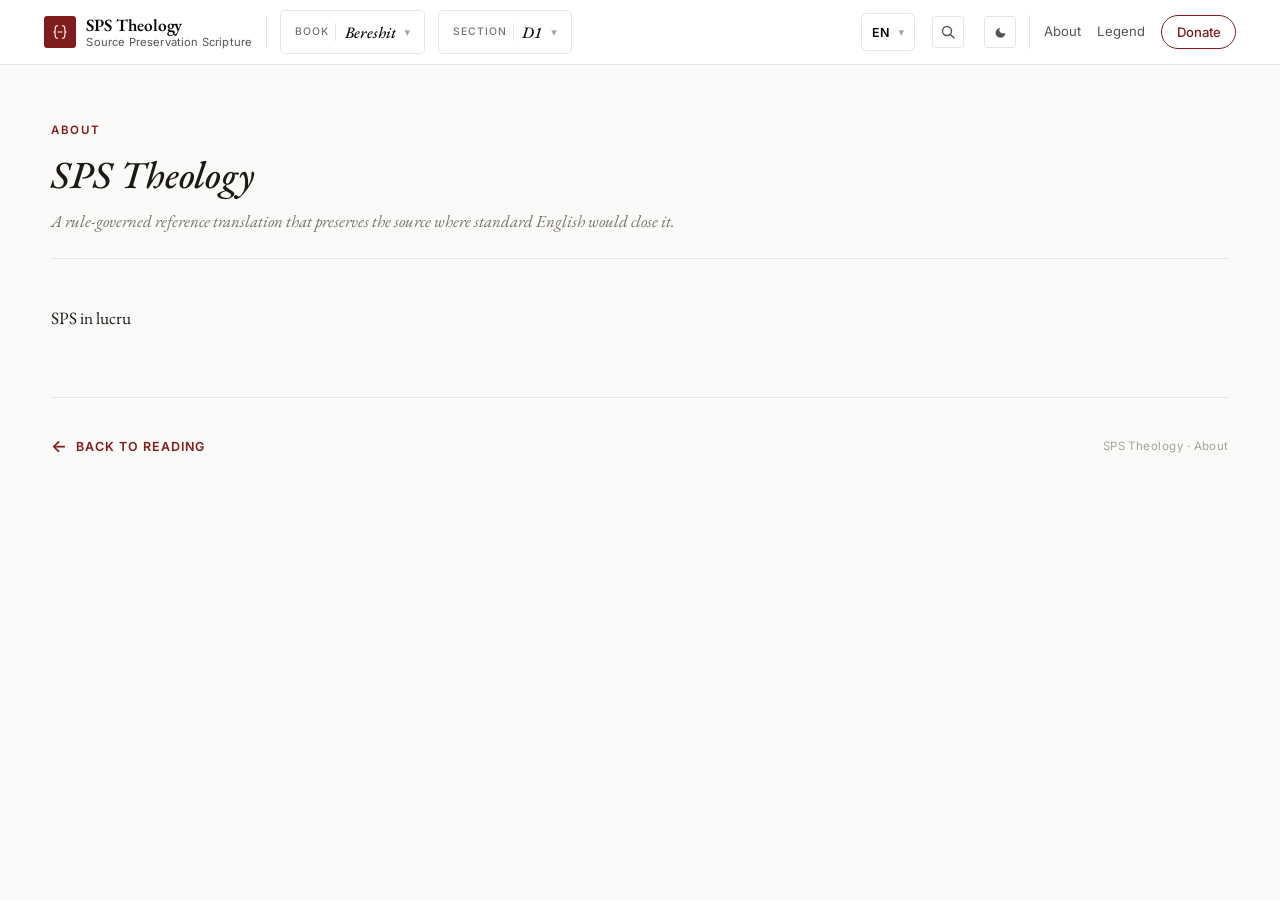
==== about.ro.html @ 7b1f1b70 "Add files via upload" ====
<!DOCTYPE html>
<html lang="ro">

<head>
  <meta charset="UTF-8">
  <meta name="viewport" content="width=device-width, initial-scale=1.0">
  <title>About · SPS Theology · RO</title>
  <meta name="description"
    content="About SPS Theology — Source-Preserving Scripture. Methodology, axioms, and how to read the apparatus.">

  <link rel="icon" type="image/svg+xml" href="favicon.svg">

  <link rel="preconnect" href="https://fonts.googleapis.com">
  <link rel="preconnect" href="https://fonts.gstatic.com" crossorigin>
  <link
    href="https://fonts.googleapis.com/css2?family=EB+Garamond:ital,wght@0,400;0,500;0,600;0,700;1,400;1,500&family=Inter:wght@400;500;600&family=JetBrains+Mono:wght@400;500&display=swap"
    rel="stylesheet">

  <link rel="stylesheet" href="css/styles.css">

  <!-- Theme bootstrap — applied before <body> renders to prevent flash -->
  <script>(function(){try{var t=localStorage.getItem('sps:theme');if(t!=='light'&&t!=='dark'&&t!=='warm'){t='light';}document.documentElement.setAttribute('data-theme',t);}catch(e){}})();</script>

</head>

<body data-page-type="about">

  <!-- ========== TOP NAVIGATION (shared with reading view) ========== -->

  <nav class="topnav" id="topnav">
    <div class="topnav-inner">

      <!-- Brand -->
      <a class="nav-brand" href="#" onclick="event.preventDefault();">
        <span class="nav-brand-logo" aria-hidden="true">
          <svg viewBox="0 0 32 32" xmlns="http://www.w3.org/2000/svg" focusable="false">
            <!-- Left brace -->
            <path d="M 12.5 7
                   C 9.8 7 9.0 8.2 9.0 10.5
                   L 9.0 14
                   C 9.0 15.4 8.4 16 7.0 16
                   C 8.4 16 9.0 16.6 9.0 18
                   L 9.0 21.5
                   C 9.0 23.8 9.8 25 12.5 25" fill="none" stroke="currentColor" stroke-width="1.6"
              stroke-linecap="round" stroke-linejoin="round" />
            <!-- Em-dash -->
            <line x1="13" y1="16" x2="19" y2="16" stroke="currentColor" stroke-width="1.4" stroke-linecap="round" />
            <!-- Right brace -->
            <path d="M 19.5 7
                   C 22.2 7 23.0 8.2 23.0 10.5
                   L 23.0 14
                   C 23.0 15.4 23.6 16 25.0 16
                   C 23.6 16 23.0 16.6 23.0 18
                   L 23.0 21.5
                   C 23.0 23.8 22.2 25 19.5 25" fill="none" stroke="currentColor" stroke-width="1.6"
              stroke-linecap="round" stroke-linejoin="round" />
          </svg>
        </span>
        <span class="nav-brand-text">
          <span class="nav-brand-name">SPS Theology</span>
          <span class="nav-brand-mark" data-i18n="brand_tagline">Source Preservation Scripture</span>
        </span>
      </a>

      <!-- Book selector -->
      <div class="selector-wrap" id="book-selector-wrap">
        <button class="selector-btn" id="book-selector-btn" type="button" aria-haspopup="listbox" aria-expanded="false">
          <span class="selector-btn-eyebrow" data-i18n="selector_book">Book</span>
          <span class="selector-btn-value" id="book-selector-value">—</span>
          <span class="selector-btn-arrow" aria-hidden="true">▾</span>
        </button>
        <div class="selector-dropdown" id="book-selector-dropdown" role="listbox">
          <div class="dropdown-header" data-i18n="dropdown_select_book">Select a book</div>
          <ul class="dropdown-list" id="book-list"></ul>
        </div>
      </div>

      <!-- Chapter (toledot) selector -->
      <div class="selector-wrap" id="chapter-selector-wrap">
        <button class="selector-btn" id="chapter-selector-btn" type="button" aria-haspopup="listbox"
          aria-expanded="false">
          <span class="selector-btn-eyebrow" data-i18n="selector_chapter">Section</span>
          <span class="selector-btn-value" id="chapter-selector-value">—</span>
          <span class="selector-btn-arrow" aria-hidden="true">▾</span>
        </button>
        <div class="selector-dropdown selector-dropdown-wide" id="chapter-selector-dropdown" role="listbox">
          <div class="dropdown-header" id="chapter-dropdown-header">—</div>
          <ul class="dropdown-list" id="chapter-list"></ul>
        </div>
      </div>

      <!-- Spacer -->
      <div class="nav-spacer"></div>

      <!-- Language selector -->
      <div class="selector-wrap selector-compact" id="lang-selector-wrap">
        <button class="selector-btn selector-btn-mini" id="lang-selector-btn" type="button" aria-haspopup="listbox"
          aria-expanded="false">
          <span class="selector-btn-value" id="lang-selector-value">EN</span>
          <span class="selector-btn-arrow" aria-hidden="true">▾</span>
        </button>
        <div class="selector-dropdown selector-dropdown-mini" id="lang-selector-dropdown" role="listbox">
          <ul class="dropdown-list" id="lang-list"></ul>
        </div>
      </div>

      <!-- Add this inside .topnav-inner, between the language selector and the theme toggle -->
      <button id="search-toggle" class="search-toggle" type="button" aria-label="Search">
        <svg viewBox="0 0 16 16" xmlns="http://www.w3.org/2000/svg" aria-hidden="true" focusable="false">
          <circle cx="7" cy="7" r="4.5" fill="none" stroke="currentColor" stroke-width="1.4" />
          <line x1="10.5" y1="10.5" x2="14" y2="14" stroke="currentColor" stroke-width="1.4" stroke-linecap="round" />
        </svg>
      </button>

      <!-- Quick links -->
      <button id="theme-toggle" class="theme-toggle" type="button" aria-label="Toggle theme">
        <!-- Light icon (shown in dark mode — clicking goes to warm) -->
        <svg class="icon-light" viewBox="0 0 16 16" xmlns="http://www.w3.org/2000/svg" aria-hidden="true"
          focusable="false">
          <circle cx="8" cy="8" r="3" fill="currentColor" />
          <g stroke="currentColor" stroke-width="1.4" stroke-linecap="round">
            <line x1="8" y1="1.5" x2="8" y2="3" />
            <line x1="8" y1="13" x2="8" y2="14.5" />
            <line x1="1.5" y1="8" x2="3" y2="8" />
            <line x1="13" y1="8" x2="14.5" y2="8" />
            <line x1="3.4" y1="3.4" x2="4.4" y2="4.4" />
            <line x1="11.6" y1="11.6" x2="12.6" y2="12.6" />
            <line x1="3.4" y1="12.6" x2="4.4" y2="11.6" />
            <line x1="11.6" y1="4.4" x2="12.6" y2="3.4" />
          </g>
        </svg>
        <!-- Dark icon (shown in light mode — clicking goes to dark) -->
        <svg class="icon-dark" viewBox="0 0 16 16" xmlns="http://www.w3.org/2000/svg" aria-hidden="true"
          focusable="false">
          <path
            d="M 12.5 9 C 12.0 9.4 11.4 9.6 10.7 9.6 C 8.7 9.6 7.1 8.0 7.1 6.0 C 7.1 5.3 7.3 4.7 7.7 4.2 C 5.5 4.6 3.8 6.5 3.8 8.8 C 3.8 11.4 5.9 13.5 8.5 13.5 C 10.5 13.5 12.2 12.2 12.8 10.4 C 12.7 9.9 12.6 9.4 12.5 9 Z"
            fill="currentColor" stroke="currentColor" stroke-width="0.5" stroke-linejoin="round" />
        </svg>
        <!-- Warm icon (shown in dark mode — clicking goes to light) -->
        <svg class="icon-warm" viewBox="0 0 16 16" xmlns="http://www.w3.org/2000/svg" aria-hidden="true"
          focusable="false">
          <circle cx="8" cy="8" r="5" fill="currentColor" opacity="0.5" />
          <circle cx="8" cy="8" r="3" fill="currentColor" />
        </svg>
      </button>
      <div class="nav-links">
        <a class="nav-link" href="about.html" data-i18n="nav_about">About</a>
        <a class="nav-link" href="legend.html" data-i18n="nav_legend">Legend</a>
        <a class="nav-link-support" href="https://ko-fi.com/spstheology" target="_blank" rel="noopener" title="Support this project">Donate</a>
      </div>
    </div>
  </nav>

  <!-- ========== MAIN CONTENT ========== -->
  <main class="main" id="main" role="main">

    <header class="page-header">
      <div class="page-eyebrow">
        <span data-i18n="page_about_eyebrow">About</span>
      </div>
      <!-- //// ==== Ro ==== //// -->
      <h1 class="page-title">SPS Theology</h1>
      <!-- //// ==== Ro ==== //// -->
      <p class="page-sub">A rule-governed reference translation that preserves the source where standard English would
        close it.</p>
    </header>

    <article class="page-body">

      <!-- //// ==== Ro ==== //// -->
      <p>SPS in lucru</p>

    </article>

    <footer class="page-footer">
      <a class="page-back-link" href="index.html">
        <span class="page-back-link-arrow">←</span>
        <span data-i18n="back_to_reading">Back to reading</span>
      </a>
      <span class="page-footer-meta">SPS Theology · About</span>
    </footer>

  </main>

<!-- Search overlay -->
<div class="search-overlay" id="search-overlay">
  <div class="search-modal">
    <div class="search-input-wrap">
      <svg class="search-input-icon" viewBox="0 0 16 16" aria-hidden="true">
        <circle cx="7" cy="7" r="4.5" fill="none" stroke="currentColor" stroke-width="1.4"/>
        <line x1="10.5" y1="10.5" x2="14" y2="14" stroke="currentColor" stroke-width="1.4" stroke-linecap="round"/>
      </svg>
      <input type="text" id="search-input" class="search-input" placeholder="Search terms, passages, commentaries…" autocomplete="off">
      <button class="search-close" id="search-close" type="button" aria-label="Close search">×</button>
    </div>
    <div class="search-results" id="search-results"></div>
    <div class="search-empty" id="search-empty">Type to search across all books.</div>
  </div>
</div>

  <!-- ========== JS modules ========== -->
  <script src="js/app.js"></script>
  <script src="js/i18n.js"></script>
  <script src="js/books.js"></script>
  <script src="js/books/bereshit.js"></script>
  <script src="js/books/ioanes.js"></script>
  <script src="js/ui.js"></script>
  <script src="js/search.js"></script>
  <script src="js/page.js"></script>
</body>

</html>
---- css/styles.css ----
/* ============================================================
   SPS Theology — stylesheet
   Professional palette with dark-red (wine) accents.
   ============================================================ */

:root {
  /* Surfaces */
  --bg: #fafaf9;
  --surface: #ffffff;
  --surface-2: #f5f5f4;
  --surface-3: #ebe9e6;
  --surface-soft: var(--surface-2);
  /* alias used by some components */
  --surface-hover: var(--accent-wash);
  /* hover tint = subtle wine */

  /* Ink */
  --ink: #1c1917;
  --ink-strong: #0c0a09;
  --ink-muted: #57534e;
  --ink-soft: #78716c;
  --ink-faint: #a8a29e;

  /* Rules */
  --rule: #e7e5e4;
  --rule-soft: #f0eeec;
  --rule-strong: #d6d3d1;

  /* Accent — dark red / wine (the signature) */
  --accent: #7f1d1d;
  /* deep wine */
  --accent-bright: #991b1b;
  /* hover */
  --accent-deep: #5e1414;
  /* pressed */
  --accent-soft: #b91c1c;
  /* lighter siblings */
  --accent-wash: #fef2f2;
  /* tint background */
  --accent-wash-2: #fee2e2;
  /* slightly stronger tint */
  --accent-rule: #fecaca;
  /* tinted rule */

  /* Mode washes (kept understated) */
  --mode2-wash: #f5f4f1;
  --mode3-wash: #fef2f2;

  /* Status colours for the decision-procedure table */
  --status-pass: #166534;
  /* deep green */
  --status-partial: #92400e;
  /* amber */
  --status-fail: var(--accent);

  /* Shadows */
  --shadow-sm: 0 1px 2px rgba(28, 25, 23, 0.05);
  --shadow-md: 0 4px 12px rgba(28, 25, 23, 0.08);
  --shadow-lg: 0 12px 36px rgba(28, 25, 23, 0.14);
  --shadow-panel: 0 10px 60px rgba(28, 25, 23, 0.18);

  /* Type */
  --font-body: 'EB Garamond', Georgia, 'Times New Roman', serif;
  --font-ui: 'Inter', -apple-system, BlinkMacSystemFont, system-ui, sans-serif;
  --font-mono: 'JetBrains Mono', 'IBM Plex Mono', 'Courier New', monospace;
  --font-heb: 'SBL Hebrew', 'Ezra SIL', 'Times New Roman', serif;
  --font-grk: 'SBL Greek', 'Times New Roman', serif;

  /* Layout */
  --read-max: 1400px;
  /* hard cap; below this, column is 90vw */
  --nav-h: 64px;
  --radius-sm: 3px;
  --radius: 5px;
  --radius-lg: 8px;
}

/* ============================================================
   DARK THEME
   True dark — neutral charcoal base, no brown/sepia warmth.
   ============================================================ */
:root[data-theme="dark"] {
  /* Surfaces — neutral near-black to charcoal */
  --bg: #0f0f0f;
  /* page — true near-black */
  --surface: #1a1a1a;
  /* panels, cards */
  --surface-2: #242424;
  /* hover / nested */
  --surface-3: #2e2e2e;
  /* active rows */
  --surface-soft: var(--surface-2);
  --surface-hover: #2a1a1a;
  /* keeps wine tint on hover only */

  /* Ink — cool off-white, slightly blue-tinted for neutrality */
  --ink: #e0e0e0;
  /* body text */
  --ink-strong: #f5f5f5;
  /* headings */
  --ink-muted: #a0a0a0;
  /* secondary text */
  --ink-soft: #808080;
  /* tertiary */
  --ink-faint: #606060;
  /* captions */

  /* Rules — neutral grays */
  --rule: #2a2a2a;
  --rule-soft: #1f1f1f;
  --rule-strong: #383838;

  /* Wine accent — kept but slightly cooled */
  --accent: #c75858;
  --accent-bright: #d97070;
  --accent-deep: #a04545;
  --accent-soft: #e07878;
  --accent-wash: #261818;
  /* darkened tint */
  --accent-wash-2: #301e1e;
  --accent-rule: #4a2e2e;

  /* Mode washes */
  --mode2-wash: #1e1e1e;
  --mode3-wash: #261818;

  /* Status — keep for readability */
  --status-pass: #4ade80;
  --status-partial: #fbbf24;
  --status-fail: var(--accent);

  /* Shadows */
  --shadow-sm: 0 1px 2px rgba(0, 0, 0, 0.4);
  --shadow-md: 0 4px 14px rgba(0, 0, 0, 0.5);
  --shadow-lg: 0 12px 36px rgba(0, 0, 0, 0.6);
  --shadow-panel: 0 10px 60px rgba(0, 0, 0, 0.7);
}

/* ============================================================
   WARM DARK THEME
   The original brownish dark — warmer, sepia-adjacent.
   Activated by data-theme="warm" on <html>.
   ============================================================ */
:root[data-theme="warm"] {
  /* Surfaces — warm brown-blacks */
  --bg: #1a1816;
  --surface: #252220;
  --surface-2: #2c2825;
  --surface-3: #383330;
  --surface-soft: var(--surface-2);
  --surface-hover: var(--accent-wash);

  /* Ink — warm off-white, paper-by-candlelight */
  --ink: #e8e2d6;
  --ink-strong: #f7f3ea;
  --ink-muted: #b8b0a0;
  --ink-soft: #908778;
  --ink-faint: #6a6358;

  /* Rules */
  --rule: #3a3531;
  --rule-soft: #2e2a26;
  --rule-strong: #4a443e;

  /* Wine accent */
  --accent: #c75858;
  --accent-bright: #d97070;
  --accent-deep: #a04545;
  --accent-soft: #e07878;
  --accent-wash: #2e1f1f;
  --accent-wash-2: #3a2424;
  --accent-rule: #5a2e2e;

  /* Mode washes */
  --mode2-wash: #2a2724;
  --mode3-wash: #2e1f1f;

  /* Status colors */
  --status-pass: #4ade80;
  --status-partial: #fbbf24;
  --status-fail: var(--accent);

  /* Shadows */
  --shadow-sm: 0 1px 2px rgba(0, 0, 0, 0.3);
  --shadow-md: 0 4px 14px rgba(0, 0, 0, 0.35);
  --shadow-lg: 0 12px 36px rgba(0, 0, 0, 0.45);
  --shadow-panel: 0 10px 60px rgba(0, 0, 0, 0.55);
}

/* Warm dark component refinements */
:root[data-theme="warm"] .m3 {
  text-decoration-color: var(--accent-soft);
}

:root[data-theme="warm"] .m2-apparatus .heb,
:root[data-theme="warm"] .m2-apparatus .grk {
  color: var(--ink-soft);
}

:root[data-theme="warm"] ::selection {
  background: rgba(199, 88, 88, 0.32);
  color: var(--ink-strong);
}

:root[data-theme="warm"] .step-result.pass {
  background: rgba(74, 222, 128, 0.12);
}

:root[data-theme="warm"] .step-result.partial {
  background: rgba(251, 191, 36, 0.14);
}

:root[data-theme="warm"] .step-result.fail {
  background: rgba(199, 88, 88, 0.18);
}

:root[data-theme="warm"] .nav-brand-logo {
  box-shadow: inset 0 0 0 1px rgba(255, 255, 255, 0.08);
}

:root[data-theme="warm"] .page-body .verse-cite {
  background: var(--surface);
  border-left-color: var(--accent-soft);
}

:root[data-theme="warm"] .page-body code {
  background: var(--surface-2);
  border-color: var(--rule);
  color: var(--ink-strong);
}

:root[data-theme="warm"] .dropdown-item.active {
  background: var(--accent-wash);
}

:root[data-theme="warm"] .topnav {
  background: rgba(26, 24, 22, 0.85);
  border-bottom-color: var(--rule);
}

/* ---------- Targeted dark-mode component refinements ---------- */

/* Mode 3 accent underline — slightly brighter so the dotted rule
   reads against dark surface without becoming distracting */
:root[data-theme="dark"] .m3 {
  text-decoration-color: var(--accent-soft);
}

/* Mode 2 inline source-script — keep subordinate to body but readable */
:root[data-theme="dark"] .m2-apparatus .heb,
:root[data-theme="dark"] .m2-apparatus .grk {
  color: var(--ink-soft);
}

/* Selection — wine-tinted highlight in dark mode */
:root[data-theme="dark"] ::selection {
  background: rgba(199, 88, 88, 0.32);
  color: var(--ink-strong);
}

/* Decision-procedure badges — translucent fills layer better on dark */
:root[data-theme="dark"] .step-result.pass {
  background: rgba(74, 222, 128, 0.12);
}

:root[data-theme="dark"] .step-result.partial {
  background: rgba(251, 191, 36, 0.14);
}

:root[data-theme="dark"] .step-result.fail {
  background: rgba(199, 88, 88, 0.18);
}

/* The {-} brand mark — add a subtle inner border in dark mode so the wine
   square has a defined edge against the dark navigation background */
:root[data-theme="dark"] .nav-brand-logo {
  box-shadow: inset 0 0 0 1px rgba(255, 255, 255, 0.08);
}

/* Verse-cite block — invert the soft-panel feel: slightly elevated dark
   surface with the same wine left-border */
:root[data-theme="dark"] .page-body .verse-cite {
  background: var(--surface);
  border-left-color: var(--accent-soft);
}

/* Inline code — dark-mode pill */
:root[data-theme="dark"] .page-body code {
  background: var(--surface-2);
  border-color: var(--rule);
  color: var(--ink-strong);
}

/* Active section row in chapter dropdown — wine wash needs adjustment */
:root[data-theme="dark"] .dropdown-item.active {
  background: var(--accent-wash);
}

/* Top nav background — light mode uses semi-transparent white;
   dark mode needs semi-transparent dark to maintain the blur-frosted feel
   without washing out the entire nav row */
/* Top nav background — match the new bg color */
:root[data-theme="dark"] .topnav {
  background: rgba(15, 15, 15, 0.88);
  border-bottom-color: var(--rule);
}


/* ---------- reset ---------- */
* {
  box-sizing: border-box;
  margin: 0;
  padding: 0;
}

html {
  scroll-behavior: smooth;
}

body {
  background: var(--bg);
  color: var(--ink);
  font-family: var(--font-body);
  font-size: 18px;
  line-height: 1.7;
  min-height: 100vh;
  -webkit-font-smoothing: antialiased;
  -moz-osx-font-smoothing: grayscale;
  text-rendering: optimizeLegibility;
}

button {
  font: inherit;
  color: inherit;
  background: none;
  border: none;
  cursor: pointer;
}

a {
  color: var(--accent);
  text-decoration: none;
}

a:hover {
  color: var(--accent-bright);
}


/* =====================================================
   TOP NAVIGATION
   ===================================================== */
.topnav {
  position: sticky;
  top: 0;
  z-index: 30;
  background: rgba(255, 255, 255, 0.92);
  backdrop-filter: saturate(180%) blur(10px);
  -webkit-backdrop-filter: saturate(180%) blur(10px);
  border-bottom: 1px solid var(--rule);
}

.topnav-inner {
  max-width: 1240px;
  margin: 0 auto;
  padding: 0.65rem 1.5rem;
  display: flex;
  align-items: center;
  gap: 0.85rem;
  font-family: var(--font-ui);
  min-height: var(--nav-h);
}

/* Brand */
.nav-brand {
  display: flex;
  align-items: center;
  gap: 0.65rem;
  padding-right: 0.85rem;
  border-right: 1px solid var(--rule);
  text-decoration: none;
}

.nav-brand-logo {
  display: inline-flex;
  align-items: center;
  justify-content: center;
  width: 32px;
  height: 32px;
  background: var(--accent);
  color: var(--surface);
  border-radius: var(--radius-sm);
  flex-shrink: 0;
}

.nav-brand-logo svg {
  width: 22px;
  height: 22px;
  display: block;
}

.nav-brand-text {
  display: flex;
  flex-direction: column;
  line-height: 1.1;
}

.nav-brand-name {
  font-family: var(--font-body);
  font-weight: 600;
  font-size: 1.08rem;
  color: var(--ink-strong);
  letter-spacing: -0.005em;
}

.nav-brand-mark {
  font-size: 0.7rem;
  color: var(--ink-muted);
  letter-spacing: 0.015em;
  margin-top: 1px;
}

/* Spacer that pushes lang+links to the right */
.nav-spacer {
  flex: 1;
}

/* Selector buttons */
.selector-wrap {
  position: relative;
}

.selector-btn {
  display: inline-flex;
  align-items: center;
  gap: 0.55rem;
  padding: 0.45rem 0.85rem;
  border: 1px solid var(--rule);
  border-radius: var(--radius);
  background: var(--surface);
  color: var(--ink);
  font-family: var(--font-ui);
  font-size: 0.88rem;
  transition: all 0.15s;
  min-height: 38px;
}

.selector-btn:hover {
  border-color: var(--accent-rule);
  background: var(--accent-wash);
}

.selector-btn.open {
  border-color: var(--accent);
  background: var(--accent-wash);
  box-shadow: 0 0 0 3px rgba(127, 29, 29, 0.08);
}

.selector-btn-eyebrow {
  font-family: var(--font-ui);
  font-size: 0.65rem;
  text-transform: uppercase;
  letter-spacing: 0.1em;
  color: var(--ink-soft);
  font-weight: 500;
  padding-right: 0.35rem;
  border-right: 1px solid var(--rule);
}

.selector-btn.open .selector-btn-eyebrow {
  color: var(--accent);
  border-right-color: var(--accent-rule);
}

.selector-btn-value {
  font-family: var(--font-body);
  font-size: 1rem;
  font-weight: 500;
  color: var(--ink-strong);
  font-style: italic;
  white-space: nowrap;
  max-width: 10rem;
  overflow: hidden;
  text-overflow: ellipsis;
}

.selector-btn-arrow {
  font-size: 0.7rem;
  color: var(--ink-faint);
  transition: transform 0.2s;
}

.selector-btn.open .selector-btn-arrow {
  transform: rotate(180deg);
  color: var(--accent);
}

/* Compact mini button (lang) */
.selector-btn-mini {
  padding: 0.4rem 0.6rem;
  min-width: 0;
}

.selector-btn-mini .selector-btn-value {
  font-family: var(--font-ui);
  font-size: 0.78rem;
  font-style: normal;
  font-weight: 600;
  letter-spacing: 0.05em;
}

/* Dropdown panels — defaults are mobile-safe; larger on bigger screens */
.selector-dropdown {
  position: absolute;
  top: calc(100% + 0.4rem);
  left: 0;
  /* Mobile-safe defaults — fits even on a ~360px screen */
  min-width: 16rem;
  max-width: calc(100vw - 1.5rem);
  background: var(--surface);
  border: 1px solid var(--rule);
  border-radius: var(--radius);
  box-shadow: var(--shadow-lg);
  opacity: 0;
  transform: translateY(-4px);
  pointer-events: none;
  transition: opacity 0.18s, transform 0.18s;
  max-height: 75vh;
  overflow-y: auto;
  z-index: 40;
}

.selector-dropdown.open {
  opacity: 1;
  transform: translateY(0);
  pointer-events: auto;
}

/* Language is a tiny menu, anchored to the right edge */
.selector-dropdown-mini {
  right: 0;
  left: auto;
  min-width: 9rem;
}

/* On wider screens, allow the book and chapter dropdowns to grow */
@media (min-width: 720px) {
  #book-selector-dropdown {
    min-width: 24rem;
  }

  #chapter-selector-dropdown {
    min-width: 30rem;
  }
}

.dropdown-header {
  padding: 0.85rem 1rem 0.55rem;
  border-bottom: 1px solid var(--rule-soft);
  font-family: var(--font-ui);
  font-size: 0.65rem;
  text-transform: uppercase;
  letter-spacing: 0.12em;
  color: var(--ink-muted);
  font-weight: 600;
}

.dropdown-list {
  list-style: none;
  padding: 0.35rem;
}

.dropdown-item {
  display: block;
  padding: 0.55rem 0.7rem;
  border-radius: var(--radius-sm);
  cursor: pointer;
  transition: background 0.12s;
  border-left: 2px solid transparent;
  width: 100%;
  text-align: left;
}

.dropdown-item:hover {
  background: var(--accent-wash);
}

.dropdown-item.active {
  background: var(--accent-wash);
  border-left-color: var(--accent);
}

.dropdown-item-row {
  display: flex;
  align-items: baseline;
  gap: 0.6rem;
  margin-bottom: 0.15rem;
}

.dropdown-item-tag {
  font-family: var(--font-ui);
  font-size: 0.68rem;
  font-weight: 600;
  letter-spacing: 0.1em;
  color: var(--accent);
  text-transform: uppercase;
  min-width: 2.2rem;
}

.dropdown-item-title {
  font-family: var(--font-body);
  font-size: 1rem;
  font-style: italic;
  font-weight: 500;
  color: var(--ink-strong);
  line-height: 1.25;
}

.dropdown-item-range {
  font-family: var(--font-mono);
  font-size: 0.7rem;
  color: var(--ink-faint);
  margin-left: auto;
}

.dropdown-item-sub {
  font-family: var(--font-ui);
  font-size: 0.72rem;
  color: var(--ink-muted);
  margin-left: 2.8rem;
  margin-top: 0.1rem;
}

/* Mini items (language) */
.dropdown-item-mini {
  display: flex;
  align-items: center;
  gap: 0.5rem;
  padding: 0.5rem 0.7rem;
  font-family: var(--font-ui);
  font-size: 0.85rem;
  color: var(--ink);
  font-weight: 500;
  border-radius: var(--radius-sm);
  cursor: pointer;
}

.dropdown-item-mini.active {
  background: var(--accent-wash);
  color: var(--accent);
}

.dropdown-item-mini:hover {
  background: var(--accent-wash);
}

.dropdown-item-mini-code {
  font-family: var(--font-mono);
  font-size: 0.7rem;
  background: var(--surface-2);
  color: var(--ink-muted);
  padding: 0.1rem 0.4rem;
  border-radius: 2px;
  letter-spacing: 0.05em;
}

.dropdown-item-mini.active .dropdown-item-mini-code {
  background: var(--accent);
  color: var(--surface);
}

/* Quick nav links */
.nav-links {
  display: flex;
  gap: 1rem;
  align-items: center;
  padding-left: 0.85rem;
  border-left: 1px solid var(--rule);
}

.nav-link {
  font-family: var(--font-ui);
  font-size: 0.82rem;
  letter-spacing: 0.01em;
  color: var(--ink-muted);
  border-bottom: 1px dotted transparent;
  padding-bottom: 1px;
  transition: color 0.15s;
  text-decoration: none;
  background: none;
  border-top: none;
  border-left: none;
  border-right: none;
  cursor: pointer;
}

.nav-link:hover {
  color: var(--accent);
  border-bottom-color: var(--accent-rule);
}

.nav-link-active {
  color: var(--accent);
  border-bottom-color: var(--accent);
  border-bottom-style: solid;
}

.nav-link-support {
  display: inline-flex;
  align-items: center;
  padding: 0.3rem 0.9rem;
  border: 1px solid var(--accent);
  border-radius: 30px;
  font-family: var(--font-ui);
  font-size: 0.82rem;
  font-weight: 500;
  color: var(--accent);
  background: transparent;
  text-decoration: none;
  transition: all 0.18s ease;
}

.nav-link-support:hover {
  background: var(--accent);
  color: var(--surface);
  border-color: var(--accent);
  transform: translateY(-1px);
}


/* =====================================================
   THEME TOGGLE — three-icon rotation button
   ===================================================== */
.theme-toggle {
  display: inline-flex;
  align-items: center;
  justify-content: center;
  width: 32px;
  height: 32px;
  margin-left: 0.4rem;
  padding: 0;
  background: transparent;
  border: 1px solid var(--rule);
  border-radius: var(--radius-sm);
  cursor: pointer;
  color: var(--ink-muted);
  transition: color 0.15s, border-color 0.15s, background 0.15s;
  flex-shrink: 0;
}

.theme-toggle:hover {
  color: var(--accent);
  border-color: var(--accent-rule);
  background: var(--accent-wash);
}

.theme-toggle svg {
  width: 16px;
  height: 16px;
  display: block;
}

/* Hide all icons by default, then show the correct one
   based on the current theme on <html> */
.theme-toggle .icon-light {
  display: none;
}

.theme-toggle .icon-dark {
  display: none;
}

.theme-toggle .icon-warm {
  display: none;
}

/* Light mode → show dark icon (moon — click to go dark) */
:root[data-theme="light"] .theme-toggle .icon-dark {
  display: block;
}

/* Dark mode → show warm icon (click to go warm) */
:root[data-theme="dark"] .theme-toggle .icon-warm {
  display: block;
}

/* Warm mode → show light icon (sun — click to go light) */
:root[data-theme="warm"] .theme-toggle .icon-light {
  display: block;
}


/* =====================================================
   MAIN — reading column
   The outer .main spans 90% of the viewport (capped).
   The inner .section-body is constrained for readability.
   ===================================================== */
.main {
  width: 90vw;
  max-width: var(--read-max);
  margin: 0 auto;
  padding: 3.5rem 1.75rem 5rem;
  animation: fadeIn 0.4s ease;
}

/* Section header — fills the column up to a comfortable line-length cap */
.section-header {
  max-width: 1180px;
  margin: 0 auto 2.75rem;
  padding-bottom: 1.4rem;
  border-bottom: 1px solid var(--rule);
}

.section-body {
  max-width: 1180px;
  margin: 0 auto;
}

@keyframes fadeIn {
  from {
    opacity: 0;
    transform: translateY(6px);
  }

  to {
    opacity: 1;
    transform: translateY(0);
  }
}

/* Section eyebrow */
.section-eyebrow {
  font-family: var(--font-ui);
  font-size: 0.7rem;
  letter-spacing: 0.14em;
  text-transform: uppercase;
  color: var(--accent);
  margin-bottom: 0.65rem;
  font-weight: 600;
}

.section-eyebrow-sep {
  color: var(--ink-faint);
  margin: 0 0.4rem;
}

.section-title {
  font-family: var(--font-body);
  font-size: 2.6rem;
  font-weight: 500;
  font-style: italic;
  line-height: 1.05;
  margin-bottom: 0.55rem;
  letter-spacing: -0.015em;
  color: var(--ink-strong);
}

.section-sub {
  font-family: var(--font-ui);
  font-size: 0.85rem;
  color: var(--ink-muted);
  font-style: normal;
}

/* Body paragraphs — dedicated number gutter keeps references clear and airy. */
.passage {
  display: grid;
  grid-template-columns: 2rem minmax(0, 1fr);
  column-gap: 1rem;
  align-items: start;
  font-size: 1.1rem;
  line-height: 1.78;
  margin-bottom: 1.35rem;
  text-align: justify;
  hyphens: auto;
  position: relative;
}

.passage-marker {
  position: static;
  display: block;
  padding-top: 0.34rem;
  text-align: right;
  font-family: var(--font-mono);
  font-size: 0.7rem;
  line-height: 1;
  color: var(--ink-faint);
  letter-spacing: 0.02em;
  user-select: none;
  opacity: 0.65;
  transition: opacity 0.15s, color 0.15s;
  cursor: default;
}

.passage-text {
  min-width: 0;
}

.passage:hover .passage-marker {
  opacity: 1;
  color: var(--accent);
}

.passage em {
  font-style: italic;
}

.passage strong {
  font-weight: 600;
}

.divider {
  text-align: center;
  margin: 2.5rem 0 1.75rem;
  color: var(--rule-strong);
  font-size: 1rem;
  letter-spacing: 0.6em;
  user-select: none;
}

/* In-narrative chapter markers */
.chap-mark {
  display: block;
  text-align: center;
  font-family: var(--font-ui);
  font-size: 0.7rem;
  letter-spacing: 0.18em;
  text-transform: uppercase;
  color: var(--ink-faint);
  margin: 2rem 0 1.25rem;
  font-weight: 500;
}

/* ---------- Mode 1: plain, with lexical note ---------- */
.m1 {
  cursor: pointer;
  border-bottom: 1px dotted var(--ink-faint);
  transition: border-color 0.15s, background 0.15s;
}

.m1:hover {
  border-bottom-color: var(--rule-strong);
  background: var(--mode2-wash);
}

/* ---------- Mode 2: documented ---------- */
.m2 {
  cursor: pointer;
  border-bottom: 1px dotted var(--ink-faint);
  transition: border-color 0.15s, background 0.15s;
}

.m2:hover {
  border-bottom-color: var(--accent-soft);
  background: var(--mode2-wash);
}

.m2 .m2-apparatus {
  font-size: 0.85em;
  color: var(--ink-muted);
  font-style: italic;
}

.m2 .m2-apparatus::before {
  content: " {— ";
  font-style: normal;
  color: var(--ink-faint);
}

.m2 .m2-apparatus::after {
  content: "}";
  font-style: normal;
  color: var(--ink-faint);
}

/* ---------- Mode 3: transliteration ---------- */
.m3 {
  font-style: italic;
  cursor: pointer;
  border-bottom: 1px dotted var(--accent-soft);
  transition: background 0.15s, border-color 0.15s, color 0.15s;
  padding: 0 0.05em;
}

.m3:hover {
  background: var(--mode3-wash);
  border-bottom-color: var(--accent);
  color: var(--accent-deep);
}

/* ---------- Ambiguity marker ---------- */
.amb {
  display: inline-flex;
  align-items: center;
  font-family: var(--font-mono);
  font-size: 0.78em;
  color: var(--accent);
  background: var(--accent-wash);
  padding: 0.05em 0.4em;
  border-radius: 2px;
  margin: 0 0.1em;
  cursor: pointer;
  border: 1px solid transparent;
  transition: all 0.15s;
  white-space: nowrap;
}

.amb:hover {
  background: var(--accent-wash-2);
  border-color: var(--accent-rule);
}

/* ---------- Original-script inline ---------- */
.heb {
  font-family: var(--font-heb);
  font-style: normal;
  direction: rtl;
  unicode-bidi: isolate;
  font-size: 1.05em;
}

.grk {
  font-family: var(--font-grk);
  font-style: normal;
}


/* =====================================================
   PREV / NEXT NAVIGATION — arrow buttons
   ===================================================== */
.section-nav {
  margin: 4rem auto 0;
  padding-top: 1.75rem;
  border-top: 1px solid var(--rule);
  display: flex;
  justify-content: center;
  align-items: center;
  gap: 1.5rem;
  max-width: 1180px;
}

.section-nav-arrow {
  display: inline-flex;
  align-items: center;
  justify-content: center;
  width: 48px;
  height: 48px;
  border-radius: 50%;
  border: 1px solid var(--rule);
  background: var(--surface);
  color: var(--ink);
  font-size: 1.4rem;
  font-family: var(--font-ui);
  font-weight: 400;
  line-height: 1;
  transition: all 0.18s;
  cursor: pointer;
  position: relative;
}

.section-nav-arrow:hover:not(:disabled) {
  border-color: var(--accent);
  background: var(--accent);
  color: var(--surface);
  transform: translateY(-1px);
  box-shadow: var(--shadow-md);
}

.section-nav-arrow:active:not(:disabled) {
  transform: translateY(0);
}

.section-nav-arrow:disabled {
  opacity: 0.3;
  cursor: not-allowed;
}

/* Tooltip on hover showing the destination section */
.section-nav-arrow[data-tooltip]::after {
  content: attr(data-tooltip);
  position: absolute;
  bottom: calc(100% + 0.5rem);
  left: 50%;
  transform: translateX(-50%) translateY(4px);
  white-space: nowrap;
  background: var(--ink-strong);
  color: var(--surface);
  font-family: var(--font-ui);
  font-size: 0.72rem;
  font-style: normal;
  font-weight: 500;
  padding: 0.35rem 0.65rem;
  border-radius: var(--radius-sm);
  opacity: 0;
  pointer-events: none;
  transition: opacity 0.15s, transform 0.15s;
  letter-spacing: 0.01em;
  max-width: 22rem;
  overflow: hidden;
  text-overflow: ellipsis;
}

.section-nav-arrow:hover[data-tooltip]::after {
  opacity: 1;
  transform: translateX(-50%) translateY(0);
}

.section-nav-current {
  font-family: var(--font-ui);
  font-size: 0.72rem;
  letter-spacing: 0.14em;
  text-transform: uppercase;
  color: var(--ink-soft);
  font-weight: 600;
  min-width: 3rem;
  text-align: center;
}


/* =====================================================
   COMMENTARIES LIST — appears below prev/next on reading view
   ===================================================== */
.commentaries {
  margin: 3.5rem auto 0;
  padding-top: 2rem;
  border-top: 1px solid var(--rule);
  max-width: 1180px;
}

.commentaries-head {
  font-family: var(--font-ui);
  font-size: 0.72rem;
  letter-spacing: 0.14em;
  text-transform: uppercase;
  color: var(--accent);
  font-weight: 600;
  margin: 0 0 1.25rem;
}

.commentaries-empty {
  font-family: var(--font-body);
  font-style: italic;
  color: var(--ink-soft);
  margin: 0;
  font-size: 1.02rem;
}

.commentaries-list {
  list-style: none;
  margin: 0;
  padding: 0;
  display: flex;
  flex-direction: column;
  gap: 0.6rem;
}

.commentaries-item {
  margin: 0;
}

.commentaries-link {
  display: flex;
  align-items: baseline;
  justify-content: space-between;
  gap: 1rem;
  padding: 0.75rem 1rem;
  text-decoration: none;
  color: var(--ink);
  border: 1px solid var(--rule);
  border-radius: var(--radius);
  background: var(--surface);
  transition: border-color 0.15s, background 0.15s, transform 0.15s;
}

.commentaries-link:hover {
  border-color: var(--accent);
  background: var(--surface-hover);
  transform: translateX(2px);
}

.commentaries-title {
  font-family: var(--font-body);
  font-size: 1.04rem;
  font-style: italic;
  color: var(--ink);
}

.commentaries-arrow {
  font-family: var(--font-body);
  color: var(--accent);
  font-size: 1.05rem;
  transition: transform 0.15s;
}

.commentaries-link:hover .commentaries-arrow {
  transform: translateX(3px);
}


/* =====================================================
   PAGE TEMPLATE — commentaries, About, Legend
   Shared layout for non-reading pages. Same fonts, same width
   as the reading view, but essay typography (no verse markers).
   ===================================================== */
.page-header {
  max-width: 1180px;
  margin: 0 auto 2.75rem;
  padding-bottom: 1.4rem;
  border-bottom: 1px solid var(--rule);
}

.page-eyebrow {
  font-family: var(--font-ui);
  font-size: 0.72rem;
  letter-spacing: 0.14em;
  text-transform: uppercase;
  color: var(--accent);
  font-weight: 600;
  margin-bottom: 0.7rem;
  display: flex;
  flex-wrap: wrap;
  gap: 0.5rem;
  align-items: center;
}

.page-eyebrow-sep {
  color: var(--ink-faint);
  font-weight: 400;
}

.page-title {
  font-family: var(--font-body);
  font-size: 2.4rem;
  font-style: italic;
  font-weight: 500;
  line-height: 1.15;
  margin: 0 0 0.65rem;
  color: var(--ink);
}

.page-sub {
  font-family: var(--font-body);
  font-size: 1.06rem;
  font-style: italic;
  color: var(--ink-soft);
  margin: 0;
}

.page-body {
  max-width: 1180px;
  margin: 0 auto;
  font-family: var(--font-body);
  font-size: 1.08rem;
  line-height: 1.74;
  color: var(--ink);
}

.page-body p {
  margin: 0 0 1.15rem;
}

/* First-paragraph drop-cap for a quietly elegant essay opening.
   Apply with class="page-body-lead" on the first paragraph if desired. */
.page-body p.page-body-lead::first-letter {
  font-size: 3.4rem;
  font-weight: 500;
  float: left;
  line-height: 0.95;
  margin: 0.25rem 0.6rem 0 0;
  color: var(--accent);
  font-family: var(--font-body);
}

.page-body h2 {
  font-family: var(--font-body);
  font-style: italic;
  font-weight: 500;
  font-size: 1.55rem;
  color: var(--ink);
  margin: 2.4rem 0 0.8rem;
  line-height: 1.25;
}

.page-body h3 {
  font-family: var(--font-body);
  font-weight: 600;
  font-size: 1.18rem;
  color: var(--ink);
  margin: 1.85rem 0 0.55rem;
}

.page-body blockquote {
  margin: 1.4rem 0;
  padding: 0.4rem 0 0.4rem 1.4rem;
  border-left: 3px solid var(--accent);
  font-style: italic;
  color: var(--ink-soft);
}

.page-body blockquote p {
  margin: 0 0 0.6rem;
}

.page-body blockquote p:last-child {
  margin: 0;
}

.page-body em {
  font-style: italic;
}

.page-body strong {
  font-weight: 600;
}

.page-body code {
  font-family: var(--font-mono);
  font-size: 0.92em;
  padding: 0.05em 0.35em;
  background: var(--surface-soft);
  border: 1px solid var(--rule-soft);
  border-radius: 3px;
  color: var(--ink);
}

.page-body ul,
.page-body ol {
  margin: 0 0 1.15rem;
  padding-left: 1.6rem;
}

.page-body li {
  margin-bottom: 0.4rem;
}

/* Verse citation block — visually distinct from prose blockquote */
.page-body .verse-cite {
  font-family: var(--font-body);
  font-style: normal;
  background: var(--surface-soft);
  border-left: 3px solid var(--accent-soft);
  padding: 1rem 1.2rem;
  margin: 1.5rem 0;
  border-radius: 0 var(--radius) var(--radius) 0;
  color: var(--ink);
  font-size: 1.02rem;
  line-height: 1.7;
}

.page-body .verse-cite-ref {
  display: block;
  font-family: var(--font-ui);
  font-size: 0.7rem;
  letter-spacing: 0.14em;
  text-transform: uppercase;
  color: var(--accent);
  font-weight: 600;
  margin-bottom: 0.6rem;
}

/* Page footer — back-to-reading link */
.page-footer {
  max-width: 1180px;
  margin: 4rem auto 0;
  padding-top: 1.75rem;
  border-top: 1px solid var(--rule);
  display: flex;
  justify-content: space-between;
  align-items: center;
  gap: 1rem;
  flex-wrap: wrap;
}

.page-back-link {
  font-family: var(--font-ui);
  font-size: 0.78rem;
  letter-spacing: 0.08em;
  text-transform: uppercase;
  color: var(--accent);
  font-weight: 600;
  text-decoration: none;
  display: inline-flex;
  align-items: center;
  gap: 0.5rem;
  padding: 0.4rem 0;
  transition: gap 0.15s;
}

.page-back-link:hover {
  gap: 0.7rem;
}

.page-back-link-arrow {
  font-size: 1.05rem;
}

.page-footer-meta {
  font-family: var(--font-ui);
  font-size: 0.72rem;
  color: var(--ink-faint);
  letter-spacing: 0.04em;
}

/* Phone — match reading view padding */
@media (max-width: 700px) {
  .page-title {
    font-size: 1.85rem;
  }

  .page-body {
    font-size: 1.04rem;
    line-height: 1.72;
  }

  .page-body p.page-body-lead::first-letter {
    font-size: 2.8rem;
  }
}


/* =====================================================
   LANGUAGE FALLBACK BANNER
   Shown when the user requests a language variant of a page
   that hasn't been translated yet.
   ===================================================== */
.lang-fallback-banner {
  position: fixed;
  top: 4.4rem;
  left: 50%;
  transform: translateX(-50%);
  z-index: 60;
  display: flex;
  align-items: center;
  gap: 0.8rem;
  max-width: calc(100vw - 2rem);
  padding: 0.7rem 0.85rem 0.7rem 1.1rem;
  background: var(--accent);
  color: var(--surface);
  border-radius: var(--radius);
  box-shadow: var(--shadow-lg);
  font-family: var(--font-ui);
  font-size: 0.85rem;
  line-height: 1.4;
  animation: lang-banner-in 0.25s ease-out;
}

@keyframes lang-banner-in {
  from {
    opacity: 0;
    transform: translate(-50%, -8px);
  }

  to {
    opacity: 1;
    transform: translate(-50%, 0);
  }
}

.lang-fallback-message {
  flex: 1 1 auto;
  min-width: 0;
}

.lang-fallback-close {
  background: transparent;
  border: none;
  color: var(--surface);
  font-size: 1.3rem;
  line-height: 1;
  cursor: pointer;
  padding: 0 0.2rem;
  opacity: 0.85;
  transition: opacity 0.15s;
}

.lang-fallback-close:hover {
  opacity: 1;
}

@media (max-width: 700px) {
  .lang-fallback-banner {
    top: auto;
    bottom: 1rem;
    font-size: 0.82rem;
  }
}


/* =====================================================
   SIDE PANEL — apparatus / inspector
   Enhanced scholarly inspector while preserving the site's visual identity.
   ===================================================== */
body.panel-open {
  overflow: hidden;
}

.panel-overlay {
  position: fixed;
  inset: 0;
  background: rgba(18, 16, 15, 0.48);
  opacity: 0;
  pointer-events: none;
  transition: opacity 0.24s ease;
  z-index: 50;
  backdrop-filter: blur(2px);
  -webkit-backdrop-filter: blur(2px);
}

.panel-overlay.open {
  opacity: 1;
  pointer-events: auto;
}

.panel {
  position: fixed;
  top: 0;
  right: 0;
  height: 100dvh;
  width: clamp(500px, 42vw, 680px);
  max-width: 94vw;
  background: var(--surface);
  border-left: 1px solid var(--rule);
  box-shadow: var(--shadow-panel);
  transform: translateX(102%);
  transition: transform 0.34s cubic-bezier(0.22, 1, 0.36, 1);
  z-index: 60;
  display: flex;
  flex-direction: column;
  overflow: hidden;
}

.panel.open {
  transform: translateX(0);
}

.panel-head {
  min-height: 78px;
  padding: 1rem 1.35rem 0.95rem 1.6rem;
  border-bottom: 1px solid var(--rule);
  display: flex;
  justify-content: space-between;
  align-items: center;
  gap: 1rem;
  background: color-mix(in srgb, var(--surface) 94%, var(--accent) 6%);
  position: sticky;
  top: 0;
  z-index: 2;
}

.panel-head-copy {
  min-width: 0;
  display: flex;
  flex-direction: column;
  gap: 0.18rem;
}

.panel-eyebrow {
  font-family: var(--font-ui);
  font-size: 0.66rem;
  letter-spacing: 0.15em;
  text-transform: uppercase;
  color: var(--accent);
  font-weight: 600;
}

.panel-head-title {
  font-family: var(--font-body);
  font-size: 1.12rem;
  font-weight: 600;
  color: var(--accent);
  line-height: 1.2;
  letter-spacing: 0.01em;
}

.panel-close {
  flex: 0 0 auto;
  border: 1px solid var(--rule);
  border-radius: 50%;
  width: 38px;
  height: 38px;
  color: var(--ink-muted);
  background: var(--surface);
  padding: 0;
  line-height: 0;
  display: inline-grid;
  place-items: center;
  transition: background 0.15s, color 0.15s, border-color 0.15s, transform 0.15s;
}

.panel-close-icon {
  display: block;
  width: 18px;
  height: 18px;
  overflow: visible;
  pointer-events: none;
}

.panel-close-icon path {
  fill: none;
  stroke: currentColor;
  stroke-width: 2;
  stroke-linecap: round;
  vector-effect: non-scaling-stroke;
}

.panel-close:hover {
  background: var(--accent-wash);
  color: var(--accent);
  border-color: var(--accent-rule);
  transform: scale(1.04);
}

.panel-close:focus-visible {
  outline: 2px solid var(--accent);
  outline-offset: 2px;
}

.panel-close:active {
  transform: scale(0.97);
}

.panel-body {
  padding: 1.45rem 1.6rem 3.5rem;
  overflow-y: auto;
  overscroll-behavior: contain;
  flex: 1;
  font-size: 1rem;
  line-height: 1.68;
  scrollbar-gutter: stable;
}

.panel-entry {
  display: flex;
  flex-direction: column;
  gap: 1rem;
}

.panel-entry-hero {
  position: relative;
  padding: 1.35rem 1.35rem 1.2rem;
  border: 1px solid var(--rule);
  border-radius: calc(var(--radius) + 2px);
  background: linear-gradient(145deg, var(--surface), var(--surface-2));
  overflow: hidden;
}

.panel-entry-hero::before {
  content: "";
  position: absolute;
  inset: 0 auto 0 0;
  width: 4px;
  background: var(--accent);
}

.panel-term {
  font-family: var(--font-body);
  font-size: clamp(1.65rem, 3vw, 2.15rem);
  font-weight: 500;
  font-style: italic;
  letter-spacing: -0.015em;
  color: var(--ink-strong);
  display: flex;
  flex-wrap: wrap;
  align-items: baseline;
  gap: 0.55rem 0.85rem;
  margin-bottom: 0.45rem;
  line-height: 1.12;
}

.panel-term-heb {
  font-family: var(--font-heb);
  font-style: normal;
  font-size: 0.82em;
  direction: rtl;
  unicode-bidi: isolate;
  color: var(--accent);
}

.panel-meta {
  font-family: var(--font-ui);
  font-size: 0.78rem;
  color: var(--ink-muted);
  display: flex;
  flex-wrap: wrap;
  align-items: center;
  gap: 0.65rem 0.8rem;
}

.panel-meta-gloss {
  flex: 1 1 260px;
  font-style: italic;
  font-family: var(--font-body);
  font-size: 0.98rem;
  line-height: 1.5;
  color: var(--ink-muted);
}

.panel-section {
  margin: 0;
  border: 1px solid var(--rule);
  border-radius: var(--radius);
  background: var(--surface);
  overflow: hidden;
}

.panel-section-head {
  font-family: var(--font-ui);
  font-size: 0.67rem;
  text-transform: uppercase;
  letter-spacing: 0.13em;
  color: var(--accent);
  font-weight: 600;
  padding: 0.75rem 1rem;
  border-bottom: 1px solid var(--rule-soft);
  background: var(--surface-2);
}

.panel-section-body {
  font-family: var(--font-body);
  font-size: 1rem;
  line-height: 1.72;
  color: var(--ink);
  padding: 1rem;
}

.panel-section-body p+p {
  margin-top: 0.75rem;
}

/* Decision procedure */
.step-table {
  display: flex;
  flex-direction: column;
  gap: 0;
  font-family: var(--font-ui);
  font-size: 0.84rem;
}

.step-row {
  display: grid;
  grid-template-columns: 64px minmax(0, 1fr) auto;
  gap: 0.7rem 0.85rem;
  align-items: start;
  padding: 0.9rem 1rem;
  border-bottom: 1px solid var(--rule-soft);
}

.step-row:last-child {
  border-bottom: none;
}

.step-num {
  font-family: var(--font-mono);
  color: var(--ink-soft);
  padding-top: 0.15rem;
  white-space: nowrap;
  font-weight: 500;
  font-size: 0.73rem;
}

.step-desc {
  color: var(--ink);
  line-height: 1.52;
}

.step-result {
  font-weight: 600;
  letter-spacing: 0.06em;
  font-size: 0.64rem;
  text-transform: uppercase;
  white-space: nowrap;
  border-radius: 999px;
  padding: 0.26rem 0.52rem;
  border: 1px solid currentColor;
  line-height: 1.1;
}

.step-pass {
  color: var(--status-pass);
  background: color-mix(in srgb, var(--status-pass) 9%, transparent);
}

.step-partial {
  color: var(--status-partial);
  background: color-mix(in srgb, var(--status-partial) 10%, transparent);
}

.step-fail {
  color: var(--status-fail);
  background: color-mix(in srgb, var(--status-fail) 9%, transparent);
}

/* Lexicon references */
.lexicon-table {
  display: flex;
  flex-direction: column;
}

.lexicon-row {
  display: grid;
  grid-template-columns: 4.5rem minmax(0, 1fr);
  gap: 0.7rem 0.85rem;
  align-items: start;
  padding: 0.9rem 1rem;
  border-bottom: 1px solid var(--rule-soft);
}

.lexicon-row:last-child {
  border-bottom: none;
}

.lexicon-abbr {
  font-family: var(--font-mono);
  font-weight: 600;
  font-size: 0.78rem;
  color: var(--accent);
  padding-top: 0.15rem;
  white-space: nowrap;
  cursor: default;
}

.lexicon-ref {
  font-family: var(--font-ui);
  font-size: 0.72rem;
  color: var(--ink-soft);
  margin-bottom: 0.3rem;
}

.lexicon-note {
  font-family: var(--font-body);
  font-size: 0.92rem;
  line-height: 1.55;
  color: var(--ink);
}

/* Axiom tags */
.axioms-served {
  display: flex;
  gap: 0.45rem;
  flex-wrap: wrap;
  padding: 1rem;
}

.axiom-tag {
  display: inline-flex;
  align-items: center;
  min-height: 30px;
  padding: 0.2rem 0.62rem;
  font-family: var(--font-mono);
  font-size: 0.7rem;
  background: var(--accent-wash);
  color: var(--accent);
  border: 1px solid var(--accent-rule);
  border-radius: 999px;
  letter-spacing: 0.02em;
  font-weight: 500;
}

/* Mode badges */
.mode-badge {
  display: inline-flex;
  align-items: center;
  min-height: 28px;
  padding: 0.2rem 0.62rem;
  font-family: var(--font-ui);
  font-size: 0.66rem;
  letter-spacing: 0.08em;
  text-transform: uppercase;
  font-weight: 600;
  border-radius: 999px;
  white-space: nowrap;
}

.mode-badge-1 {
  background: transparent;
  color: var(--ink-muted);
  border: 1px solid var(--rule);
}

.mode-badge-2 {
  background: var(--surface);
  color: var(--ink);
  border: 1px solid var(--rule-strong);
}

.mode-badge-3 {
  background: var(--accent);
  color: var(--surface);
  border: 1px solid var(--accent);
}

.mode-badge-amb {
  background: var(--accent-wash);
  color: var(--accent);
  border: 1px solid var(--accent-rule);
}

/* Ambiguity readings list */
.amb-reading {
  background: var(--surface-2);
  border-left: 3px solid var(--accent);
  padding: 0.7rem 1rem;
  margin-bottom: 0.6rem;
  border-radius: 0 var(--radius-sm) var(--radius-sm) 0;
}

.amb-reading-label {
  font-family: var(--font-ui);
  font-size: 0.7rem;
  letter-spacing: 0.1em;
  text-transform: uppercase;
  color: var(--accent);
  font-weight: 600;
  margin-bottom: 0.25rem;
}

.amb-reading-text {
  font-family: var(--font-body);
  font-style: italic;
  font-size: 1rem;
  color: var(--ink-strong);
  line-height: 1.4;
}

/* About / Legend content */
.about-content {
  font-family: var(--font-body);
  font-size: 1rem;
  line-height: 1.7;
}

.about-content h4 {
  font-family: var(--font-body);
  font-style: italic;
  font-weight: 600;
  font-size: 1.15rem;
  margin: 1.25rem 0 0.5rem;
  color: var(--ink-strong);
}

.about-content h4:first-child {
  margin-top: 0;
}

.about-content p {
  margin-bottom: 0.85rem;
}

.about-content .example-box {
  background: var(--accent-wash);
  border-left: 3px solid var(--accent);
  padding: 0.85rem 1.1rem;
  margin: 0.85rem 0;
  font-size: 0.96rem;
  border-radius: 0 var(--radius-sm) var(--radius-sm) 0;
}

.about-content code {
  font-family: var(--font-mono);
  font-size: 0.85em;
  background: var(--surface-2);
  padding: 0.05em 0.35em;
  border-radius: 2px;
  color: var(--ink);
}


/* =====================================================
   RESPONSIVE
   ===================================================== */

/* Tablet */
@media (max-width: 980px) {
  .topnav-inner {
    padding: 0.6rem 1rem;
    gap: 0.5rem;
    flex-wrap: wrap;
  }

  .nav-brand {
    padding-right: 0.5rem;
  }

  .nav-brand-mark {
    display: none;
  }

  .nav-spacer {
    display: none;
  }

  .nav-links {
    padding-left: 0.5rem;
  }

  .selector-btn-eyebrow {
    display: none;
  }

  .selector-btn-value {
    max-width: 9rem;
  }
}

/* Mobile */
@media (max-width: 700px) {
  .topnav-inner {
    padding: 0.55rem 0.7rem;
    gap: 0.4rem;
    flex-wrap: wrap;
    align-items: center;
  }

  /* Brand: just the logo mark, fixed size */
  .nav-brand {
    border-right: none;
    padding-right: 0;
    flex: 0 0 auto;
  }

  .nav-brand-text {
    display: none;
  }

  /* Book gets more room since names are longer; chapter stays narrow */
  #book-selector-wrap {
    flex: 1 1 9rem;
    min-width: 0;
  }

  #chapter-selector-wrap {
    flex: 0 1 5.5rem;
    min-width: 0;
  }

  /* Force a row break before the language selector and links —
     re-purpose the nav-spacer (hidden on tablet) as a 100%-wide break */
  .nav-spacer {
    display: block;
    flex: 1 0 100%;
    height: 0;
    order: 5;
  }

  /* Language and links go on the second row, pushed by the spacer */
  #lang-selector-wrap {
    order: 10;
    flex: 0 0 auto;
  }

  .nav-links {
    order: 11;
    flex: 1 1 auto;
    border-left: none;
    padding-left: 0;
    justify-content: flex-end;
    gap: 1rem;
    border-top: 1px solid var(--rule-soft);
    padding-top: 0.4rem;
    margin-top: 0.1rem;
  }

  .selector-btn {
    padding: 0.4rem 0.65rem;
    font-size: 0.82rem;
    width: 100%;
    justify-content: space-between;
  }

  .selector-btn-value {
    font-size: 0.92rem;
    max-width: none;
    overflow: hidden;
    text-overflow: ellipsis;
  }

  /* Dropdowns: fit the screen, anchor sensibly per-button-position. */
  .selector-dropdown {
    min-width: 0;
    width: max-content;
    max-width: calc(100vw - 1.4rem);
  }

  /* On phone, reposition wide dropdowns relative to viewport rather than to
     their trigger button. This guarantees symmetric breathing margins on both
     sides of the screen, regardless of where the button sits in the topnav.
     `position: fixed` references the viewport directly. */
  #book-selector-dropdown,
  #chapter-selector-dropdown {
    position: fixed;
    left: 0.7rem;
    right: 0.7rem;
    top: auto;
    /* fixed to viewport, manual positioning below */
    width: auto;
    max-width: none;
  }

  /* Position the panels just below the topnav row they sit in. The book and
     chapter buttons live on row 1 (the top row), so their dropdowns appear
     immediately below it. Calculated to match `top: calc(100% + 0.4rem)` on
     desktop — empirically ~3rem below the top of the topnav on mobile. */
  #book-selector-dropdown,
  #chapter-selector-dropdown {
    top: 3rem;
  }

  /* Language sits on row 2 — keep its trigger-relative positioning since it's
     a small dropdown and the second row is below row 1. */
  #lang-selector-dropdown {
    left: 0;
    right: auto;
  }

  .main {
    padding: 2rem 1rem 3.5rem;
    width: 100%;
  }

  .section-title {
    font-size: 1.85rem;
  }

  .passage {
    font-size: 1.04rem;
    line-height: 1.72;
    text-align: left;
  }

  .passage-marker {
    position: static;
    display: inline-block;
    margin-right: 0.5rem;
    opacity: 0.6;
  }

  .section-nav {
    gap: 1.25rem;
  }

  .section-nav-arrow {
    width: 44px;
    height: 44px;
    font-size: 1.25rem;
  }

  /* Hide arrow tooltips on touch devices — they don't dismiss well */
  .section-nav-arrow[data-tooltip]::after {
    display: none;
  }

  .panel {
    width: 100vw;
    max-width: none;
    border-left: none;
  }

  .panel-head {
    min-height: 68px;
    padding: 0.8rem 1rem;
  }

  .panel-body {
    padding: 1rem 1rem calc(2rem + env(safe-area-inset-bottom));
  }

  .panel-entry-hero {
    padding: 1.1rem 1rem 1rem;
  }

  .panel-term {
    font-size: 1.75rem;
  }

  .step-row {
    grid-template-columns: 52px minmax(0, 1fr);
    gap: 0.45rem 0.65rem;
  }

  .step-result {
    grid-column: 2;
    justify-self: start;
  }
}

/* Very narrow phones — drop the gap further */
@media (max-width: 380px) {
  .topnav-inner {
    padding: 0.5rem 0.55rem;
    gap: 0.3rem;
  }

  .selector-btn {
    padding: 0.35rem 0.5rem;
    font-size: 0.78rem;
  }

  .selector-btn-value {
    font-size: 0.88rem;
  }
}


/* =====================================================
   SCROLLBARS
   ===================================================== */
.panel-body::-webkit-scrollbar,
.selector-dropdown::-webkit-scrollbar {
  width: 6px;
}

.panel-body::-webkit-scrollbar-track,
.selector-dropdown::-webkit-scrollbar-track {
  background: transparent;
}

.panel-body::-webkit-scrollbar-thumb,
.selector-dropdown::-webkit-scrollbar-thumb {
  background: var(--rule-strong);
  border-radius: 3px;
}

.panel-body::-webkit-scrollbar-thumb:hover,
.selector-dropdown::-webkit-scrollbar-thumb:hover {
  background: var(--ink-faint);
}


/* =====================================================
   COMMENTARY EXTENDED CONTENT — tables, images, video,
   callouts, footnotes. Matches the page-body prose rhythm.
   ===================================================== */

/* ---------- Images ---------- */
.page-body img {
  display: block;
  max-width: 100%;
  height: auto;
  margin: 1.75rem auto;
  border-radius: var(--radius);
  border: 1px solid var(--rule);
}

.page-body img.full-bleed {
  width: 100%;
  border-radius: 0;
  border-left: none;
  border-right: none;
}

/* Image with caption */
.page-body figure {
  margin: 2rem 0;
  text-align: center;
}

.page-body figure img {
  margin-bottom: 0.5rem;
}

.page-body figcaption {
  font-family: var(--font-ui);
  font-size: 0.78rem;
  color: var(--ink-soft);
  font-style: italic;
  line-height: 1.45;
  max-width: 90%;
  margin: 0 auto;
}

/* ---------- Responsive video embed (YouTube, Vimeo, etc.) ---------- */
.page-body .video-wrap {
  position: relative;
  width: 100%;
  padding-bottom: 56.25%;
  /* 16:9 */
  margin: 1.75rem 0;
  border-radius: var(--radius);
  overflow: hidden;
  border: 1px solid var(--rule);
}

.page-body .video-wrap iframe,
.page-body .video-wrap video {
  position: absolute;
  top: 0;
  left: 0;
  width: 100%;
  height: 100%;
  border: 0;
}

/* ---------- Tables ---------- */
.page-body .table-wrap {
  overflow-x: auto;
  margin: 1.75rem 0;
  -webkit-overflow-scrolling: touch;
}

.page-body table {
  width: 100%;
  border-collapse: collapse;
  font-size: 0.92rem;
  line-height: 1.55;
}

.page-body thead {
  border-bottom: 2px solid var(--accent);
}

.page-body th {
  font-family: var(--font-ui);
  font-size: 0.72rem;
  letter-spacing: 0.08em;
  text-transform: uppercase;
  color: var(--ink-muted);
  font-weight: 600;
  text-align: left;
  padding: 0.5rem 0.8rem 0.4rem;
  white-space: nowrap;
}

.page-body td {
  padding: 0.55rem 0.8rem;
  border-bottom: 1px solid var(--rule-soft);
  vertical-align: top;
  color: var(--ink);
}

.page-body tbody tr:hover {
  background: var(--surface-soft);
}

/* Align numbers right */
.page-body td.num,
.page-body th.num {
  text-align: right;
  font-variant-numeric: tabular-nums;
}

/* Centered table headers (opt-in) */
.page-body th.center {
  text-align: center;
}

/* Compact table variant */

/* Compact table variant */
.page-body table.compact {
  font-size: 0.84rem;
}

.page-body table.compact th {
  font-size: 0.68rem;
  padding: 0.35rem 0.6rem 0.3rem;
}

.page-body table.compact td {
  padding: 0.35rem 0.6rem;
}

/* ---------- Callout / aside box ---------- */
.page-body .callout {
  margin: 1.75rem 0;
  padding: 1.1rem 1.3rem;
  background: var(--surface-soft);
  border-left: 3px solid var(--accent);
  border-radius: 0 var(--radius) var(--radius) 0;
  font-size: 0.96rem;
  line-height: 1.68;
}

.page-body .callout-title {
  font-family: var(--font-ui);
  font-size: 0.7rem;
  letter-spacing: 0.12em;
  text-transform: uppercase;
  color: var(--accent);
  font-weight: 600;
  margin-bottom: 0.4rem;
}

.page-body .callout.warning {
  background: var(--accent-wash);
  border-left-color: var(--status-partial);
}

.page-body .callout.info {
  background: var(--mode2-wash);
  border-left-color: var(--ink-muted);
}

/* ---------- Footnotes / marginalia ---------- */
.page-body .fn-ref {
  font-family: var(--font-mono);
  font-size: 0.72em;
  color: var(--accent);
  vertical-align: super;
  line-height: 0;
  cursor: pointer;
  text-decoration: none;
}

.page-body .fn-ref:hover {
  color: var(--accent-bright);
}

.page-body .footnotes {
  margin-top: 3rem;
  padding-top: 1.5rem;
  border-top: 1px solid var(--rule);
  font-size: 0.88rem;
  line-height: 1.65;
  color: var(--ink-muted);
}

.page-body .footnotes ol {
  padding-left: 1.4rem;
}

.page-body .footnotes li {
  margin-bottom: 0.5rem;
}

.page-body .footnotes li:target {
  background: var(--accent-wash);
  padding: 0.3rem 0.5rem;
  margin: -0.3rem -0.5rem;
  border-radius: var(--radius-sm);
}

/* ---------- Horizontal rule — styled for commentary ---------- */
.page-body hr {
  border: none;
  border-top: 1px solid var(--rule);
  margin: 2.25rem 0;
}

/* Ornamental divider (✻ ✻ ✻) — reuse the reading-view class */
.page-body .divider {
  text-align: center;
  margin: 2.25rem 0;
  color: var(--rule-strong);
  font-size: 0.95rem;
  letter-spacing: 0.6em;
  user-select: none;
}

/* ---------- Responsive — tablets ---------- */
@media (max-width: 980px) {
  .page-body .callout {
    margin: 1.5rem 0;
    padding: 0.95rem 1.1rem;
    font-size: 0.93rem;
  }

  .page-body table {
    font-size: 0.86rem;
  }

  .page-body th {
    font-size: 0.68rem;
  }
}

/* ---------- Responsive — phones ---------- */
@media (max-width: 700px) {
  .page-body .video-wrap {
    margin: 1.25rem 0;
    border-radius: var(--radius-sm);
  }

  .page-body figure {
    margin: 1.5rem 0;
  }

  .page-body figcaption {
    font-size: 0.74rem;
    max-width: 100%;
  }

  /* Table — linearize on phone: each row becomes a stacked card */
  .page-body table.responsive-card thead {
    display: none;
  }

  .page-body table.responsive-card,
  .page-body table.responsive-card tbody,
  .page-body table.responsive-card tr,
  .page-body table.responsive-card td {
    display: block;
  }

  .page-body table.responsive-card tr {
    margin-bottom: 0.9rem;
    padding-bottom: 0.5rem;
    border-bottom: 2px solid var(--rule);
  }

  .page-body table.responsive-card td {
    border-bottom: none;
    padding: 0.25rem 0.5rem;
    position: relative;
    padding-left: 40%;
  }

  .page-body table.responsive-card td::before {
    content: attr(data-label);
    position: absolute;
    left: 0.5rem;
    width: 35%;
    font-family: var(--font-ui);
    font-size: 0.68rem;
    letter-spacing: 0.06em;
    text-transform: uppercase;
    color: var(--ink-soft);
    font-weight: 600;
    white-space: nowrap;
    overflow: hidden;
    text-overflow: ellipsis;
  }

  .page-body .callout {
    margin: 1.3rem 0;
    padding: 0.85rem 1rem;
    font-size: 0.91rem;
  }

  .page-body .footnotes {
    font-size: 0.84rem;
  }
}


/* =====================================================
   SEARCH
   ===================================================== */
.search-toggle {
  display: inline-flex;
  align-items: center;
  justify-content: center;
  width: 32px;
  height: 32px;
  margin-left: 0.2rem;
  padding: 0;
  background: transparent;
  border: 1px solid var(--rule);
  border-radius: var(--radius-sm);
  cursor: pointer;
  color: var(--ink-muted);
  transition: color 0.15s, border-color 0.15s, background 0.15s;
  flex-shrink: 0;
}

.search-toggle:hover {
  color: var(--accent);
  border-color: var(--accent-rule);
  background: var(--accent-wash);
}

.search-toggle svg {
  width: 16px;
  height: 16px;
  display: block;
}

.search-overlay {
  position: fixed;
  inset: 0;
  background: rgba(0, 0, 0, 0.5);
  z-index: 100;
  display: flex;
  justify-content: center;
  padding-top: 12vh;
  opacity: 0;
  pointer-events: none;
  transition: opacity 0.2s;
}

.search-overlay.open {
  opacity: 1;
  pointer-events: auto;
}

.search-modal {
  background: var(--surface);
  border: 1px solid var(--rule);
  border-radius: var(--radius-lg);
  box-shadow: var(--shadow-lg);
  width: 90vw;
  max-width: 640px;
  max-height: 70vh;
  display: flex;
  flex-direction: column;
  overflow: hidden;
}

.search-input-wrap {
  display: flex;
  align-items: center;
  gap: 0.6rem;
  padding: 1rem 1.2rem;
  border-bottom: 1px solid var(--rule);
}

.search-input-icon {
  width: 18px;
  height: 18px;
  color: var(--ink-faint);
  flex-shrink: 0;
}

.search-input {
  flex: 1;
  border: none;
  background: transparent;
  font-family: var(--font-body);
  font-size: 1.1rem;
  color: var(--ink);
  outline: none;
}

.search-input::placeholder {
  color: var(--ink-faint);
  font-style: italic;
}

.search-close {
  width: 28px;
  height: 28px;
  border: 1px solid var(--rule);
  border-radius: var(--radius-sm);
  color: var(--ink-muted);
  font-size: 1.1rem;
  display: inline-flex;
  align-items: center;
  justify-content: center;
  cursor: pointer;
  flex-shrink: 0;
}

.search-close:hover {
  background: var(--accent-wash);
  color: var(--accent);
  border-color: var(--accent-rule);
}

.search-results {
  flex: 1;
  overflow-y: auto;
  padding: 0.6rem;
}

.search-empty {
  padding: 2.5rem 1.5rem;
  text-align: center;
  color: var(--ink-soft);
  font-family: var(--font-body);
  font-style: italic;
}

.search-result {
  display: block;
  padding: 0.7rem 1rem;
  border-radius: var(--radius-sm);
  cursor: pointer;
  text-decoration: none;
  color: var(--ink);
  transition: background 0.12s;
}

.search-result:hover {
  background: var(--surface-soft);
}

.search-result-type {
  font-family: var(--font-ui);
  font-size: 0.62rem;
  letter-spacing: 0.1em;
  text-transform: uppercase;
  color: var(--accent);
  font-weight: 600;
  margin-bottom: 0.15rem;
}

.search-result-title {
  font-family: var(--font-body);
  font-size: 0.98rem;
  font-style: italic;
  color: var(--ink-strong);
  margin-bottom: 0.1rem;
}

.search-result-sub {
  font-family: var(--font-ui);
  font-size: 0.72rem;
  color: var(--ink-soft);
}

.search-result-snippet {
  font-family: var(--font-body);
  font-size: 0.8rem;
  line-height: 1.5;
  color: var(--ink-soft);
  margin-top: 0.3rem;
}

.search-result-snippet mark {
  background: none;
  color: var(--accent);
  font-weight: 600;
}

.search-result-book {
  font-family: var(--font-mono);
  font-size: 0.66rem;
  color: var(--ink-faint);
  margin-top: 0.2rem;
}

.search-no-results {
  padding: 2rem 1.5rem;
  text-align: center;
  color: var(--ink-soft);
  font-family: var(--font-body);
  font-style: italic;
}

/* Enhanced apparatus responsiveness */
@media (min-width: 701px) and (max-width: 1024px) {
  .panel {
    width: min(620px, 78vw);
    max-width: 78vw;
  }
}

@media (prefers-reduced-motion: reduce) {

  .panel,
  .panel-overlay {
    transition: none;
  }
}

/* =====================================================
   DESKTOP APPARATUS — permanent second column
   Tablet and phone retain the responsive overlay/drawer behavior.
   ===================================================== */
@media (min-width: 1101px) {
  :root {
    --desktop-apparatus-width: clamp(440px, 36vw, 620px);
  }

  body.panel-open {
    overflow: auto;
  }

  .main {
    width: calc(100vw - var(--desktop-apparatus-width));
    max-width: none;
    margin: 0 var(--desktop-apparatus-width) 0 0;
    padding-left: max(1.75rem, calc((100vw - var(--desktop-apparatus-width) - 1180px) / 2));
    padding-right: max(3rem, calc((100vw - var(--desktop-apparatus-width) - 1180px) / 2));
  }

  .panel-overlay {
    display: none !important;
  }

  .panel {
    width: var(--desktop-apparatus-width);
    max-width: none;
    transform: none !important;
    box-shadow: -10px 0 28px rgba(18, 16, 15, 0.07);
    z-index: 35;
  }

  .panel-close {
    display: none;
  }

  .panel-head {
    padding-right: 1.6rem;
  }
}

/* =====================================================
   DESKTOP LAYOUT FIXES
   Keep the permanent apparatus below the global navigation and
   retain a safe left gutter for paragraph markers.
   ===================================================== */
@media (min-width: 1101px) {
  .panel {
    top: var(--nav-h);
    height: calc(100dvh - var(--nav-h));
    z-index: 25;
  }

  .topnav {
    z-index: 40;
  }

}

/* Paragraph gutter remains readable on narrow screens without crowding text. */
@media (max-width: 700px) {
  .passage {
    grid-template-columns: 1.35rem minmax(0, 1fr);
    column-gap: 0.65rem;
    margin-bottom: 1.15rem;
  }

  .passage-marker {
    padding-top: 0.38rem;
    font-size: 0.62rem;
  }
}

/* Final desktop spacing and theme-matched apparatus header. */
.panel-head {
  background: rgba(255, 255, 255, 0.92);
  backdrop-filter: saturate(180%) blur(10px);
  -webkit-backdrop-filter: saturate(180%) blur(10px);
}

:root[data-theme="dark"] .panel-head {
  background: rgba(15, 15, 15, 0.88);
}

:root[data-theme="warm"] .panel-head {
  background: rgba(26, 24, 22, 0.85);
}

@media (min-width: 1101px) {

  .section-header,
  .section-body {
    padding-right: 0.75rem;
  }
}

/* =====================================================
   MOBILE / TABLET READING LAYOUT
   -----------------------------------------------------
   Desktop:
   - permanent apparatus
   - wide reading column

   Tablet / phone:
   - centered, controlled reading column
   - balanced number gutter and right margin
   - apparatus remains an overlay
   ===================================================== */

/* =====================================================
   CENTERED READING LAYOUT
   -----------------------------------------------------
   The reading column is centered within the available
   reading pane on every screen size.

   Important:
   - The prose itself is not centered.
   - The complete reading measure is centered.
   - Desktop keeps the permanent apparatus.
   - Tablet and phone keep the overlay apparatus.
   ===================================================== */


/* =====================================================
   DESKTOP — CENTERED INSIDE THE LEFT READING PANE
   ===================================================== */

   @media (min-width: 1101px) {

    /*
     * The main element already excludes the permanent apparatus.
     * These rules center the content inside that remaining pane.
     */
    .main {
      display: block;
  
      width: calc(100vw - var(--desktop-apparatus-width));
      max-width: none;
  
      margin: 0 var(--desktop-apparatus-width) 0 0;
  
      padding-top: 3.5rem;
      padding-bottom: 5rem;
  
      /*
       * Equal outer padding means the complete reading system
       * is centered inside the left desktop pane.
       */
      padding-left: clamp(2rem, 4vw, 4.5rem);
      padding-right: clamp(2rem, 4vw, 4.5rem);
    }
  
    /*
     * Header remains slightly wider than the prose body,
     * but both share the same central axis.
     */
    .section-header {
      box-sizing: border-box;
  
      width: 100%;
      max-width: 76rem;
  
      margin-left: auto;
      margin-right: auto;
      margin-bottom: 2.75rem;
  
      padding-left: 0;
      padding-right: 0;
    }
  
    /*
     * The body contains the number gutter and the prose.
     * Its overall measure is centered in the reading pane.
     */
    .section-body {
      box-sizing: border-box;
  
      width: 100%;
      max-width: 72rem;
  
      margin-left: auto;
      margin-right: auto;
  
      padding-left: 0;
      padding-right: 0;
    }
  
    /*
     * Individual paragraphs keep a controlled book-like width.
     * The paragraph number lives outside this measure (absolutely
     * positioned in the left margin) so it never pulls the prose
     * itself off the shared centered axis — matching the technique
     * used below 1100px, where the same asymmetric-gutter bug would
     * otherwise shift the readable text right of true center.
     */
    .passage {
      position: relative;
      display: block;

      box-sizing: border-box;

      width: 100%;
      max-width: 72rem;

      margin-left: auto;
      margin-right: auto;
      margin-bottom: 1.55rem;

      padding: 0;

      font-size: 1.1rem;
      line-height: 1.78;

      text-align: justify;
      hyphens: auto;
    }

    .passage-marker {
      position: absolute;
      top: 0.34rem;
      left: -3rem;

      display: block;
      width: 2rem;
      min-width: 0;

      margin: 0;
      padding: 0;

      text-align: right;

      font-family: var(--font-mono);
      font-size: 0.7rem;
      line-height: 1;
      letter-spacing: 0.02em;

      color: var(--ink-faint);
      opacity: 0.65;

      user-select: none;
      cursor: default;
    }

    .passage-text {
      box-sizing: border-box;
      display: block;

      min-width: 0;
      width: 100%;
      max-width: 100%;

      margin: 0;
      padding: 0;

      overflow-wrap: break-word;
      word-break: normal;
    }
  
    /*
     * Bottom navigation and commentaries follow the same axis.
     */
    .section-nav,
    .commentaries {
      box-sizing: border-box;
  
      width: 100%;
      max-width: 72rem;
  
      margin-left: auto;
      margin-right: auto;
    }
  }
  
  
  /* =====================================================
     TABLET AND PHONE — COMMON STRUCTURE
     ===================================================== */
  
  @media (max-width: 1100px) {
  
    /*
     * Full available viewport, with symmetric screen protection.
     */
    .main {
      box-sizing: border-box;
  
      width: 100%;
      max-width: none;
  
      margin-left: auto;
      margin-right: auto;
  
      padding-top: 2.75rem;
      padding-bottom: 4.5rem;
      padding-left: clamp(1rem, 4vw, 2.25rem);
      padding-right: clamp(1rem, 4vw, 2.25rem);
    }
  
    /*
     * The title and prose share the same central axis.
     */
    .section-header {
      box-sizing: border-box;
  
      width: 100%;
      max-width: 46rem;
  
      margin-left: auto;
      margin-right: auto;
      margin-bottom: 2.35rem;
    }
  
    /*
     * The body itself is centered.
     *
     * Internal padding reserves:
     * - the number gutter on the left;
     * - matching visual breathing space on the right.
     */
    .section-body {
      box-sizing: border-box;
  
      width: 100%;
      max-width: 46rem;
  
      margin-left: auto;
      margin-right: auto;
  
      padding-left: clamp(3rem, 8vw, 4.25rem);
      padding-right: clamp(3rem, 8vw, 4.25rem);
    }
  
    /*
     * The prose becomes a centered independent block.
     * The paragraph number is positioned in the outer gutter.
     */
    .passage {
      position: relative;
      display: block;
  
      box-sizing: border-box;
  
      width: 100%;
      max-width: 38rem;
  
      margin-left: auto;
      margin-right: auto;
      margin-bottom: 2rem;
  
      padding: 0;
  
      font-size: 1.1rem;
      line-height: 1.82;
  
      text-align: justify;
      hyphens: auto;
    }
  
    /*
     * Number does not consume width inside the prose column.
     */
    .passage-marker {
      position: absolute;
      top: 0.43rem;
      left: -2.65rem;
  
      display: block;
  
      width: 1.7rem;
      min-width: 0;
  
      margin: 0;
      padding: 0;
  
      text-align: right;
  
      font-family: var(--font-mono);
      font-size: 0.64rem;
      line-height: 1;
      letter-spacing: 0.02em;
  
      color: var(--ink-faint);
      opacity: 0.68;
  
      user-select: none;
      cursor: default;
    }
  
    .passage-text {
      box-sizing: border-box;
      display: block;
  
      min-width: 0;
      width: 100%;
      max-width: 100%;
  
      margin: 0;
      padding: 0;
  
      overflow-wrap: break-word;
      word-wrap: break-word;
      word-break: normal;
    }
  
    /*
     * Interactive lexical content must remain inside the
     * centered reading measure.
     */
    .passage-text *,
    .passage-text .m1,
    .passage-text .m2,
    .passage-text .m3,
    .passage-text .amb,
    .passage-text .heb,
    .passage-text .grk {
      max-width: 100%;
    }
  
    .passage-text .m2,
    .passage-text .m2-apparatus {
      overflow-wrap: break-word;
    }
  
    /*
     * Ambiguity markers remain one semantic unit.
     */
    .passage-text .amb {
      white-space: nowrap;
      vertical-align: baseline;
    }
  
    /*
     * Navigation and commentaries align with the prose,
     * rather than with the complete screen width.
     */
    .section-nav,
    .commentaries {
      box-sizing: border-box;
  
      width: 100%;
      max-width: 38rem;
  
      margin-left: auto;
      margin-right: auto;
    }
  }
  
  
  /* =====================================================
     TABLET
     ===================================================== */
  
  @media (min-width: 701px) and (max-width: 1100px) {
  
    .main {
      padding-left: clamp(1.75rem, 5vw, 3.5rem);
      padding-right: clamp(1.75rem, 5vw, 3.5rem);
    }
  
    .section-header {
      max-width: 44rem;
    }
  
    .section-body {
      max-width: 44rem;

      padding-left: 4.5rem;
      padding-right: 4.5rem;
    }
  
    .passage {
      max-width: 37rem;
  
      margin-bottom: 2rem;
  
      font-size: 1.12rem;
      line-height: 1.84;
    }
  
    .passage-marker {
      left: -2.8rem;
      width: 1.8rem;
  
      font-size: 0.64rem;
    }
  
    .section-nav,
    .commentaries {
      max-width: 37rem;
    }
  
    /*
     * Tablet apparatus remains an overlay drawer.
     */
    .panel {
      width: min(620px, 82vw);
      max-width: 82vw;
    }
  }
  
  
  /* =====================================================
     PHONE
     ===================================================== */
  
  @media (max-width: 700px) {
  
    .main {
      padding-top: 2.2rem;
      padding-bottom: 4rem;
  
      padding-left: 0.75rem;
      padding-right: 0.75rem;
    }
  
    /*
     * The header is centered independently from the numbered prose.
     */
    .section-header {
      width: 100%;
      max-width: 36rem;
  
      margin-left: auto;
      margin-right: auto;
      margin-bottom: 2rem;
  
      padding-left: 0.75rem;
      padding-right: 0.75rem;
    }
  
    /*
     * The left side reserves the paragraph-number gutter.
     * The right side mirrors the visual weight of that gutter.
     */
    .section-body {
      width: 100%;
      max-width: 36rem;
  
      margin-left: auto;
      margin-right: auto;
  
      padding-left: 3.65rem;
      padding-right: 3.65rem;
    }
  
    .section-title {
      font-size: clamp(2rem, 10vw, 2.55rem);
    }
  
    .section-sub {
      font-size: 0.82rem;
    }
  
    /*
     * This is the actual centered mobile reading measure.
     */
    .passage {
      width: 100%;
      max-width: 30rem;
  
      margin-left: auto;
      margin-right: auto;
      margin-bottom: 2.15rem;
  
      font-size: clamp(1.08rem, 4.7vw, 1.2rem);
      line-height: 1.86;
  
      text-align: justify;
      hyphens: auto;
    }
  
    .passage-marker {
      top: 0.45rem;
      left: -2.55rem;
  
      width: 1.55rem;
  
      font-size: 0.61rem;
    }
  
    .section-nav,
    .commentaries {
      max-width: 30rem;
    }
  
    .section-nav {
      margin-top: 3rem;
    }
  
    .commentaries {
      margin-top: 2.75rem;
    }
  
    .divider {
      margin-top: 2.25rem;
      margin-bottom: 1.65rem;
    }
  
    .chap-mark {
      margin-top: 1.8rem;
      margin-bottom: 1.15rem;
    }
  }
  
  
  /* =====================================================
     NARROW PHONE
     ===================================================== */
  
  @media (max-width: 430px) {
  
    .main {
      padding-left: 0.45rem;
      padding-right: 0.45rem;
    }
  
    .section-header {
      padding-left: 0.6rem;
      padding-right: 0.6rem;
    }
  
    .section-body {
      padding-left: 3.1rem;
      padding-right: 3.1rem;
    }
  
    .passage {
      width: 100%;
      max-width: 100%;
  
      margin-left: auto;
      margin-right: auto;
      margin-bottom: 2rem;
  
      font-size: 1.08rem;
      line-height: 1.84;
    }
  
    .passage-marker {
      left: -2.25rem;
  
      width: 1.35rem;
  
      font-size: 0.59rem;
    }
  
    .section-nav,
    .commentaries {
      max-width: 100%;
    }
  }
  
  
  /* =====================================================
     VERY NARROW PHONE
     ===================================================== */
  
  @media (max-width: 360px) {
  
    .main {
      padding-left: 0.3rem;
      padding-right: 0.3rem;
    }
  
    .section-header {
      padding-left: 0.5rem;
      padding-right: 0.5rem;
    }
  
    .section-body {
      padding-left: 2.75rem;
      padding-right: 2.75rem;
    }
  
    .passage {
      font-size: 1.03rem;
      line-height: 1.82;
    }
  
    .passage-marker {
      left: -2rem;
  
      width: 1.2rem;
  
      font-size: 0.56rem;
    }
  
    .amb {
      padding-left: 0.28em;
      padding-right: 0.28em;
    }
  }
  
  
  /* =====================================================
     SAFE INLINE WRAPPING
     ===================================================== */
  
  @media (max-width: 1100px) {
  
    /*
     * Original scripts and documented expressions should not
     * create horizontal overflow.
     */
    .m1,
    .m2,
    .m2-apparatus,
    .m3,
    .heb,
    .grk {
      overflow-wrap: break-word;
      word-break: normal;
    }
  
    /*
     * Prevent accidental viewport overflow from long content.
     */
    .section-body,
    .passage,
    .passage-text {
      min-width: 0;
    }
  }
  
  
  /* =====================================================
     ACCESSIBILITY — REDUCED MOTION
     ===================================================== */
  
  @media (prefers-reduced-motion: reduce) {

    .panel,
    .panel-overlay,
    .main {
      animation: none;
      transition: none;
    }
  }


/* =====================================================
   NON-READING PAGES (about / legend / commentary) —
   no apparatus sidebar
   The lexical apparatus only has content on the reading view
   (index.html), where clicking a Mode 2/3 term or ambiguity
   marker opens it. About, Legend, and commentary pages are
   plain prose with nothing to show there, so they don't ship
   the panel at all — `body[data-page-type]` matches any of
   them (the reading view has no such attribute). Selector
   specificity (an attribute selector plus a class) beats the
   plain `.main` rules above regardless of source order, so
   this cleanly cancels the reservation on just these pages.
   ===================================================== */
body[data-page-type] .panel,
body[data-page-type] .panel-overlay {
  display: none !important;
}

@media (min-width: 1101px) {
  body[data-page-type] .main {
    display: block;
    width: 100%;
    max-width: var(--read-max);
    margin: 0 auto;
    padding-top: 3.5rem;
    padding-bottom: 5rem;
    padding-left: clamp(2rem, 4vw, 4.5rem);
    padding-right: clamp(2rem, 4vw, 4.5rem);
  }
}

/* Below 1101px, the reading view's .main padding is tuned tight against
   the paragraph-number gutter — About/Legend/commentary pages have no
   such gutter and were sitting almost flush against the screen edge.
   Give them their own comfortable, smoothly-scaling margin instead. */
@media (max-width: 1100px) {
  body[data-page-type] .main {
    padding-left: clamp(1.25rem, 5vw, 3rem);
    padding-right: clamp(1.25rem, 5vw, 3rem);
  }
}
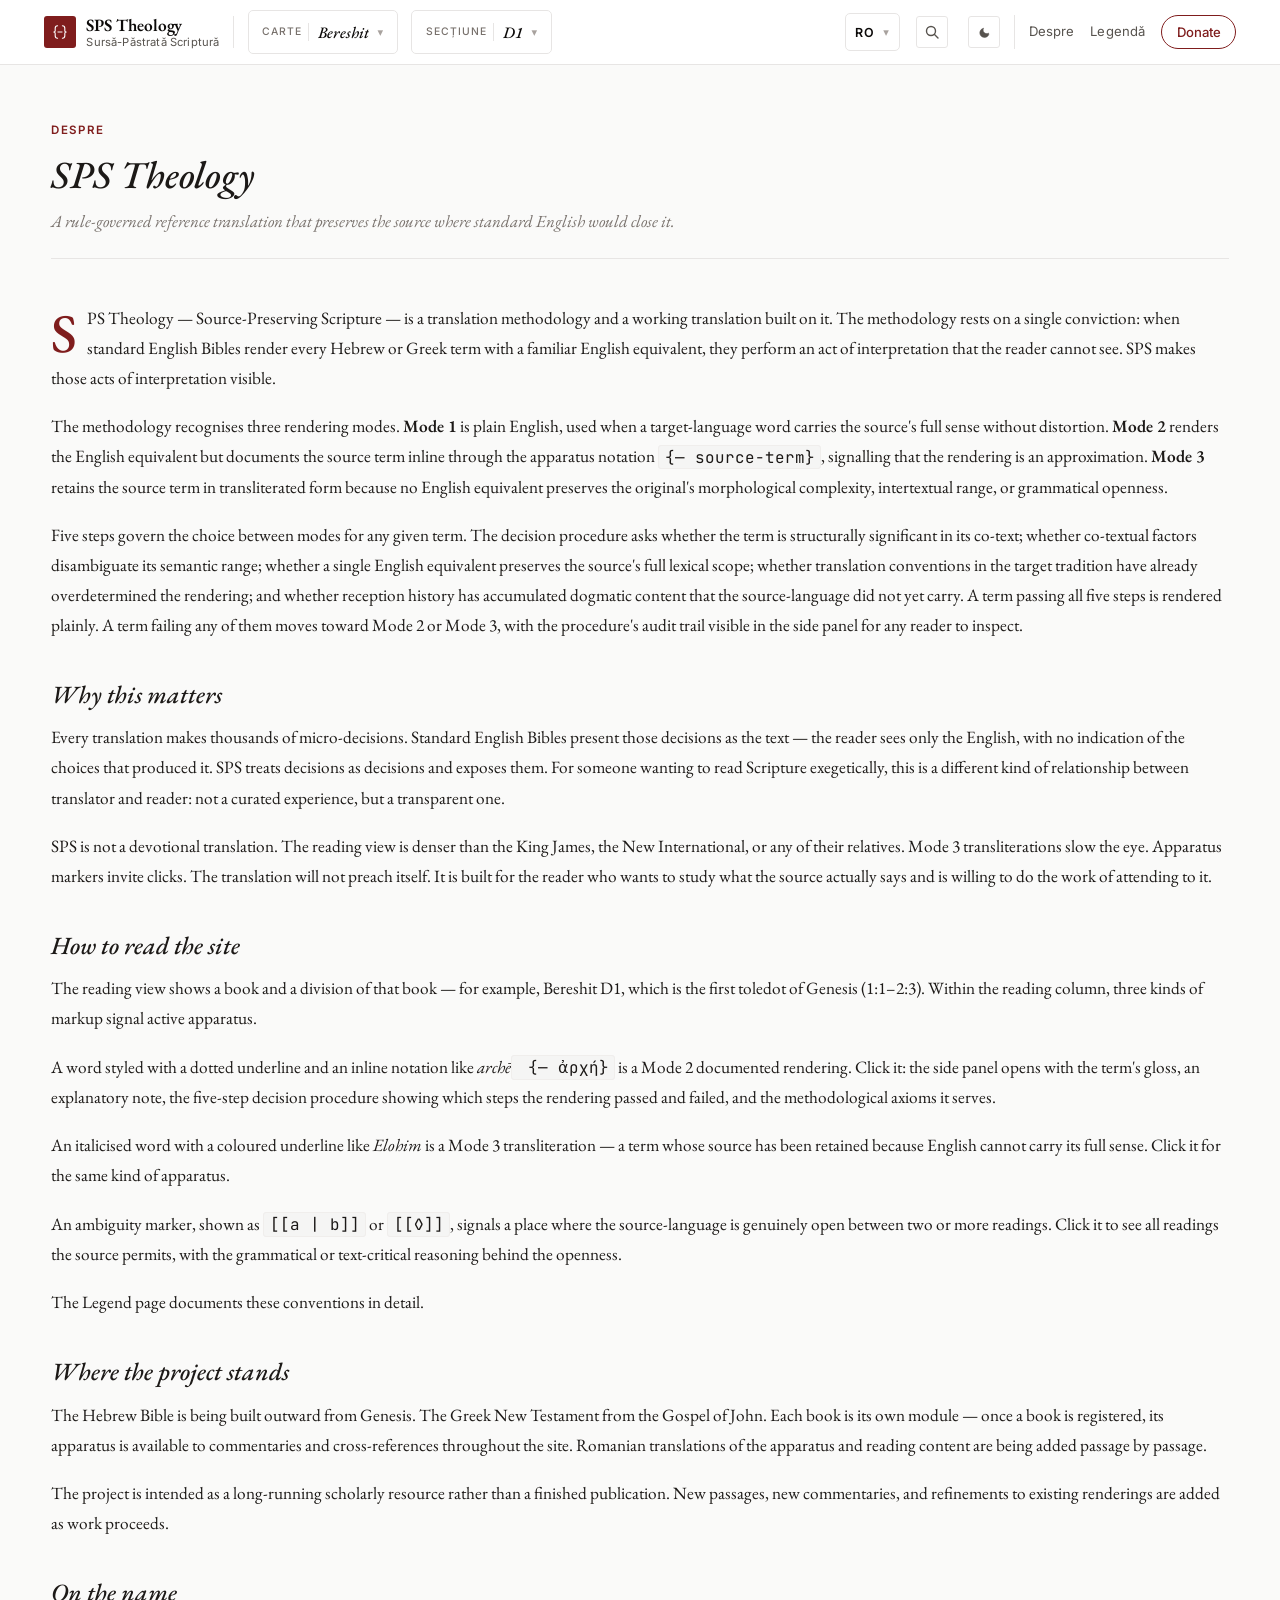
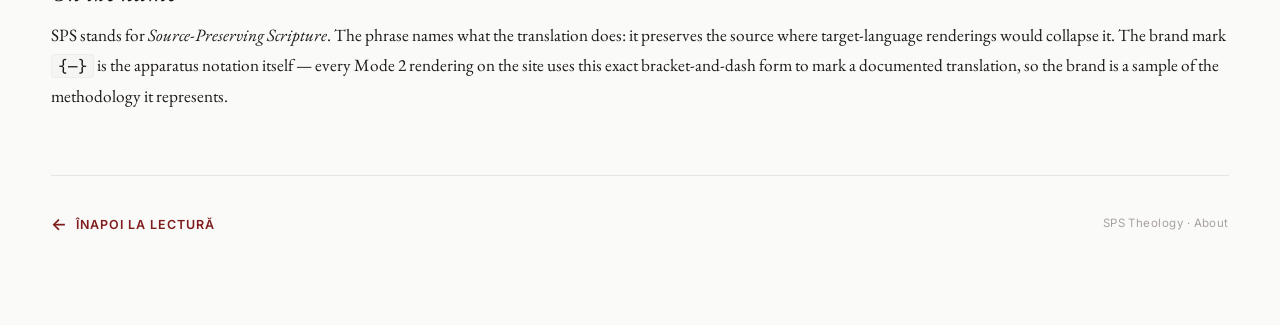
==== commit e6cd32c2: "Add files via upload" ====
--- a/about.ro.html
+++ b/about.ro.html
@@ -168,7 +168,107 @@
     <article class="page-body">
 
       <!-- //// ==== Ro ==== //// -->
-      <p>SPS in lucru</p>
+
+      <p class="page-body-lead">SPS Theology — Source-Preserving Scripture — is a translation methodology and a working
+        translation built on it. The methodology rests on a single conviction: when standard English Bibles render every
+        Hebrew or Greek term with a familiar English equivalent, they perform an act of interpretation that the reader
+        cannot see. SPS makes those acts of interpretation visible.</p>
+
+      <!-- //// ==== Ro ==== //// -->
+
+      <p>The methodology recognises three rendering modes. <strong>Mode 1</strong> is plain English, used when a
+        target-language word carries the source's full sense without distortion. <strong>Mode 2</strong> renders the
+        English equivalent but documents the source term inline through the apparatus notation
+        <code>{— source-term}</code>, signalling that the rendering is an approximation. <strong>Mode 3</strong> retains
+        the source term in transliterated form because no English equivalent preserves the original's morphological
+        complexity, intertextual range, or grammatical openness.</p>
+
+      <!-- //// ==== Ro ==== //// -->
+
+      <p>Five steps govern the choice between modes for any given term. The decision procedure asks whether the term is
+        structurally significant in its co-text; whether co-textual factors disambiguate its semantic range; whether a
+        single English equivalent preserves the source's full lexical scope; whether translation conventions in the
+        target tradition have already overdetermined the rendering; and whether reception history has accumulated
+        dogmatic content that the source-language did not yet carry. A term passing all five steps is rendered plainly.
+        A term failing any of them moves toward Mode 2 or Mode 3, with the procedure's audit trail visible in the side
+        panel for any reader to inspect.</p>
+
+      <!-- //// ==== Ro ==== //// -->
+
+      <h2>Why this matters</h2>
+
+      <!-- //// ==== Ro ==== //// -->
+
+      <p>Every translation makes thousands of micro-decisions. Standard English Bibles present those decisions as the
+        text — the reader sees only the English, with no indication of the choices that produced it. SPS treats
+        decisions as decisions and exposes them. For someone wanting to read Scripture exegetically, this is a different
+        kind of relationship between translator and reader: not a curated experience, but a transparent one.</p>
+
+      <!-- //// ==== Ro ==== //// -->
+
+      <p>SPS is not a devotional translation. The reading view is denser than the King James, the New International, or
+        any of their relatives. Mode 3 transliterations slow the eye. Apparatus markers invite clicks. The translation
+        will not preach itself. It is built for the reader who wants to study what the source actually says and is
+        willing to do the work of attending to it.</p>
+
+      <!-- //// ==== Ro ==== //// -->
+
+      <h2>How to read the site</h2>
+
+      <!-- //// ==== Ro ==== //// -->
+
+      <p>The reading view shows a book and a division of that book — for example, Bereshit D1, which is the first
+        toledot of Genesis (1:1–2:3). Within the reading column, three kinds of markup signal active apparatus.</p>
+
+      <!-- //// ==== Ro ==== //// -->
+
+      <p>A word styled with a dotted underline and an inline notation like <em>archē</em><code>&nbsp;{— ἀρχή}</code> is
+        a Mode 2 documented rendering. Click it: the side panel opens with the term's gloss, an explanatory note, the
+        five-step decision procedure showing which steps the rendering passed and failed, and the methodological axioms
+        it serves.</p>
+
+      <!-- //// ==== Ro ==== //// -->
+
+      <p>An italicised word with a coloured underline like <em>Elohim</em> is a Mode 3 transliteration — a term whose
+        source has been retained because English cannot carry its full sense. Click it for the same kind of apparatus.
+      </p>
+
+      <!-- //// ==== Ro ==== //// -->
+
+      <p>An ambiguity marker, shown as <code>[[a | b]]</code> or <code>[[◊]]</code>, signals a place where the
+        source-language is genuinely open between two or more readings. Click it to see all readings the source permits,
+        with the grammatical or text-critical reasoning behind the openness.</p>
+
+      <!-- //// ==== Ro ==== //// -->
+
+      <p>The Legend page documents these conventions in detail.</p>
+
+      <!-- //// ==== Ro ==== //// -->
+
+      <h2>Where the project stands</h2>
+
+      <!-- //// ==== Ro ==== //// -->
+
+      <p>The Hebrew Bible is being built outward from Genesis. The Greek New Testament from the Gospel of John. Each
+        book is its own module — once a book is registered, its apparatus is available to commentaries and
+        cross-references throughout the site. Romanian translations of the apparatus and reading content are being added
+        passage by passage.</p>
+
+      <!-- //// ==== Ro ==== //// -->
+
+      <p>The project is intended as a long-running scholarly resource rather than a finished publication. New passages,
+        new commentaries, and refinements to existing renderings are added as work proceeds.</p>
+
+      <!-- //// ==== Ro ==== //// -->
+
+      <h2>On the name</h2>
+
+      <!-- //// ==== Ro ==== //// -->
+
+      <p>SPS stands for <em>Source-Preserving Scripture</em>. The phrase names what the translation does: it preserves
+        the source where target-language renderings would collapse it. The brand mark <code>{—}</code> is the apparatus
+        notation itself — every Mode 2 rendering on the site uses this exact bracket-and-dash form to mark a documented
+        translation, so the brand is a sample of the methodology it represents.</p>
 
     </article>
 
